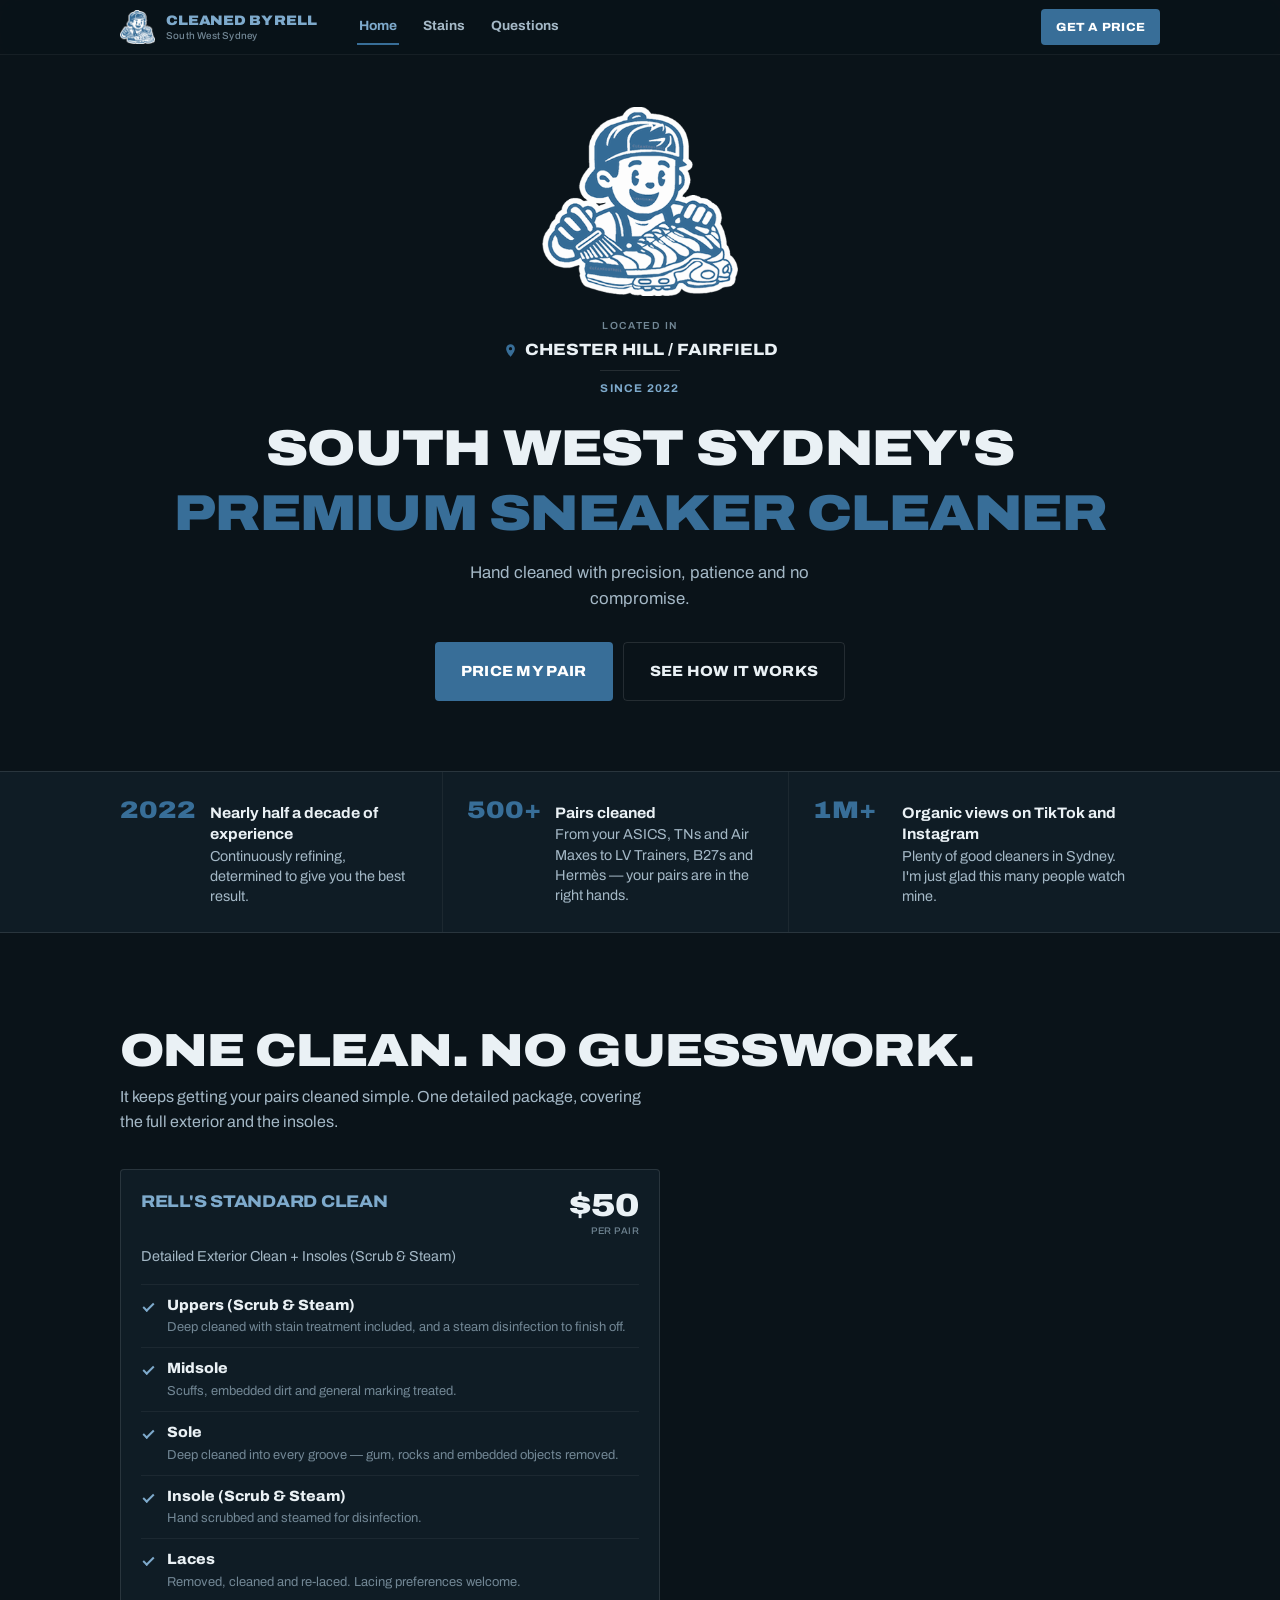
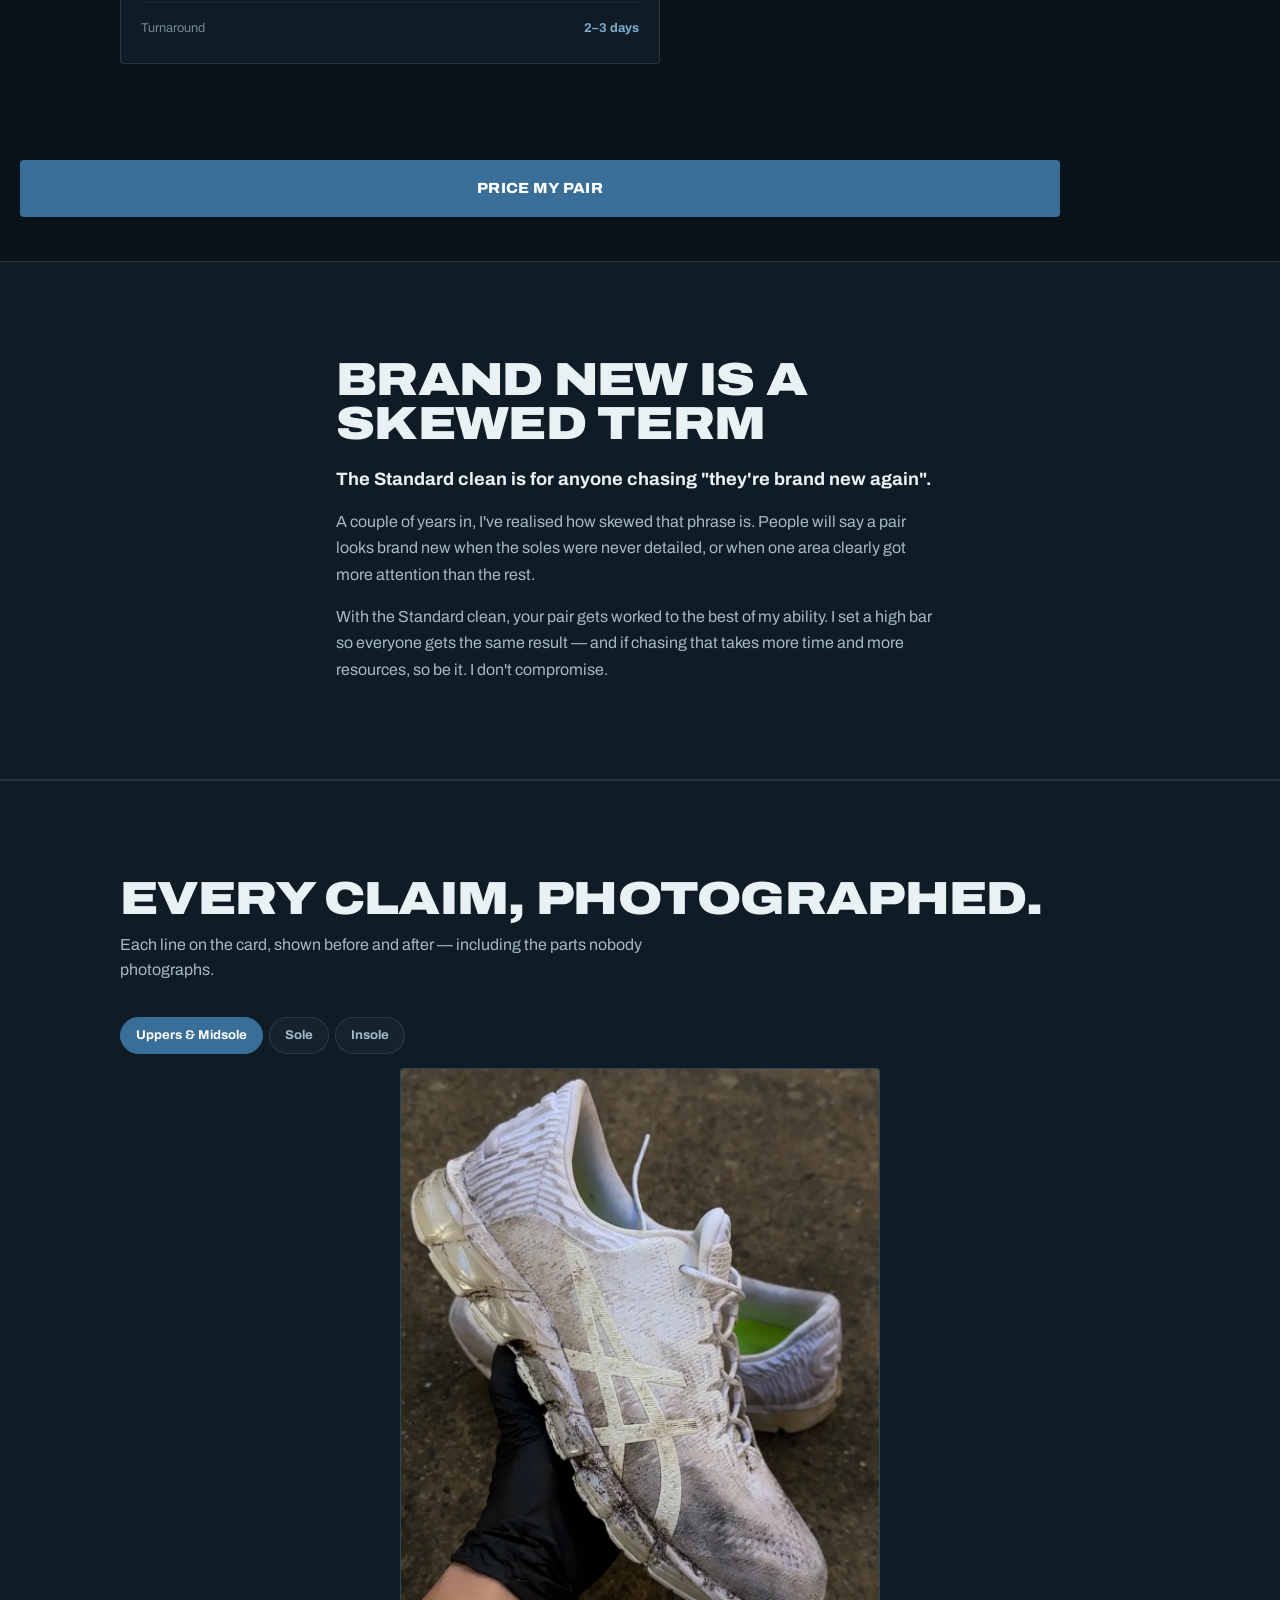
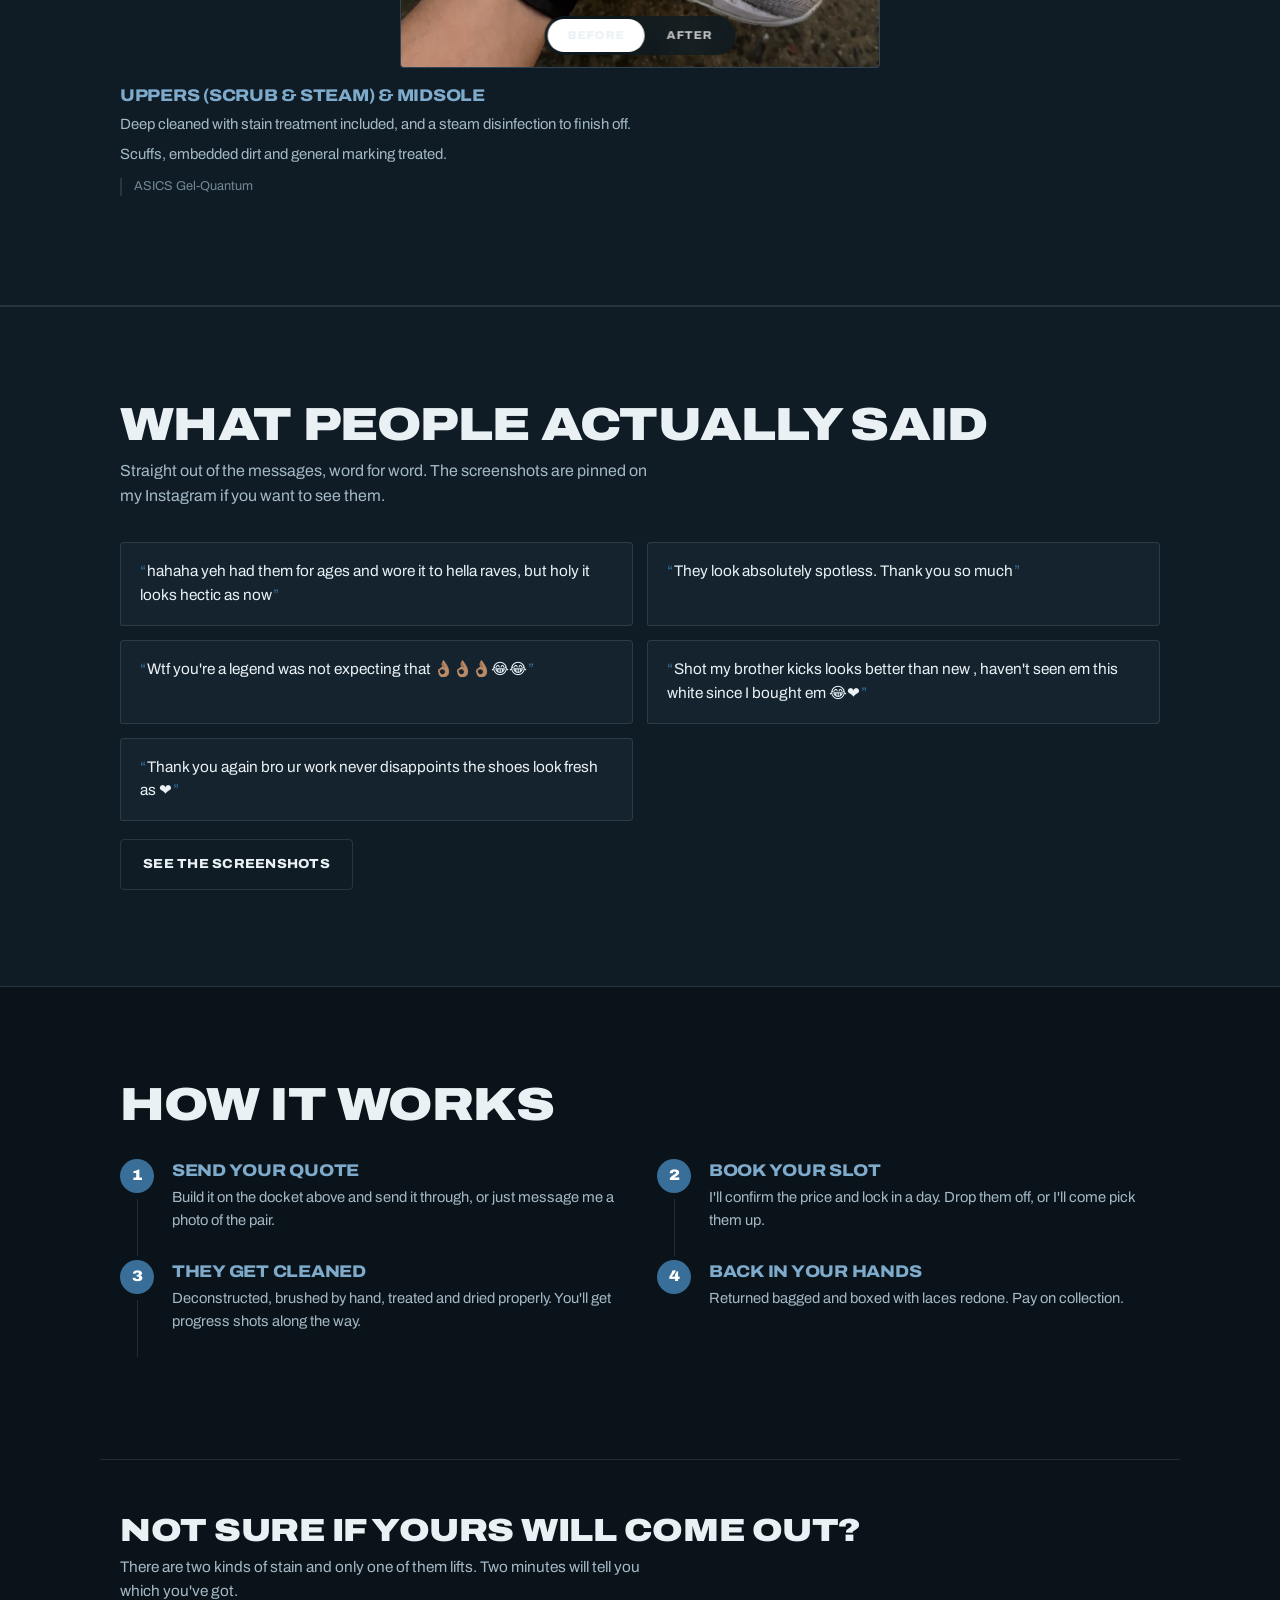
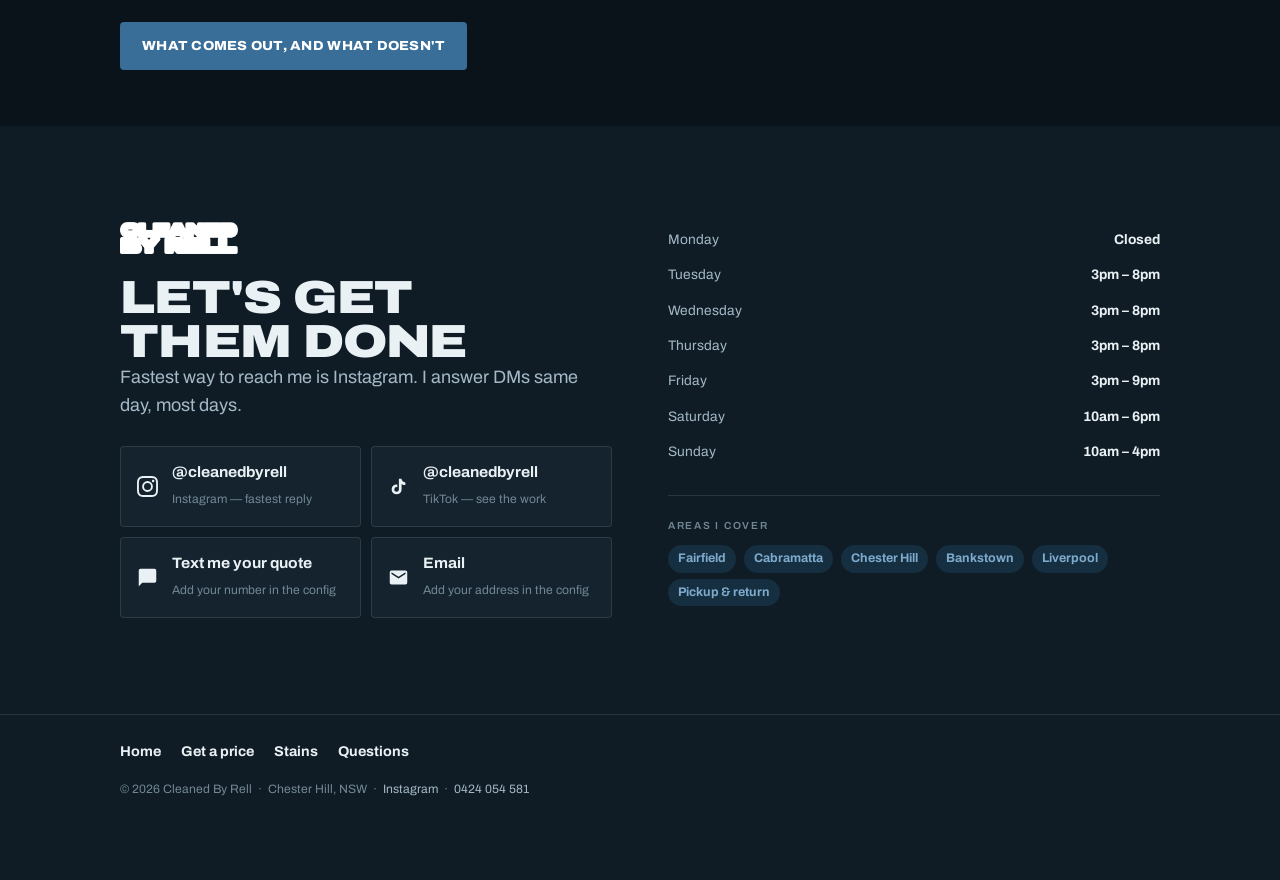
==== preview-index.html @ d5217dad "update" ====
<!DOCTYPE html>
<html lang="en-AU">
<head>
<meta charset="utf-8">
<meta name="viewport" content="width=device-width, initial-scale=1, viewport-fit=cover">
<title>Cleaned By Rell — Premium sneaker cleaning, South West Sydney</title>
<meta name="description" content="Hand cleaned sneaker detailing in Chester Hill and Fairfield. One clean, $50 a pair. Pickup and return across South West Sydney, or post them Australia wide.">
<meta name="theme-color" content="#386E98">
<meta name="color-scheme" content="light">
<meta property="og:title" content="Cleaned By Rell — Premium sneaker cleaning, South West Sydney">
<meta property="og:description" content="Hand cleaned sneaker detailing in Chester Hill and Fairfield. One clean, $50 a pair. Pickup and return across South West Sydney, or post them Australia wide.">
<meta property="og:type" content="website">
<link rel="canonical" href="https://www.cleanedbyrell.com/">
<link rel="icon" href="favicon.ico" sizes="any">
<link rel="apple-touch-icon" href="apple-touch-icon.png">
<meta property="og:url" content="https://www.cleanedbyrell.com/">
<meta property="og:site_name" content="Cleaned By Rell">
<meta property="og:locale" content="en_AU">
<meta property="og:image" content="https://www.cleanedbyrell.com/og-image.png">
<meta property="og:image:width" content="1200">
<meta property="og:image:height" content="630">
<meta property="og:image:alt" content="Cleaned By Rell">
<meta name="twitter:card" content="summary_large_image">
<meta name="twitter:image" content="https://www.cleanedbyrell.com/og-image.png">
<script type="application/ld+json">
{
  "@context": "https://schema.org",
  "@type": "LocalBusiness",
  "@id": "https://www.cleanedbyrell.com/#business",
  "name": "Cleaned By Rell",
  "description": "Hand cleaned sneaker detailing in South West Sydney.",
  "url": "https://www.cleanedbyrell.com/",
  "telephone": "+61424054581",
  "email": "hello@cleanedbyrell.com",
  "image": "https://www.cleanedbyrell.com/og-image.png",
  "logo": "https://www.cleanedbyrell.com/logo/mascot.png",
  "priceRange": "$$",
  "areaServed": [
    {
      "@type": "City",
      "name": "Chester Hill"
    },
    {
      "@type": "City",
      "name": "Fairfield"
    },
    {
      "@type": "City",
      "name": "Cabramatta"
    },
    {
      "@type": "City",
      "name": "Bankstown"
    },
    {
      "@type": "City",
      "name": "Liverpool"
    },
    {
      "@type": "City",
      "name": "Canley Vale"
    }
  ],
  "address": {
    "@type": "PostalAddress",
    "addressLocality": "Chester Hill",
    "addressRegion": "NSW",
    "postalCode": "2162",
    "addressCountry": "AU"
  },
  "sameAs": [
    "https://instagram.com/cleanedbyrell",
    "https://tiktok.com/@cleanedbyrell"
  ],
  "makesOffer": {
    "@type": "Offer",
    "itemOffered": {
      "@type": "Service",
      "name": "Rell's Standard Clean",
      "description": "A detailed full exterior clean \u2014 uppers scrubbed and steamed, midsole, soles detailed by hand, insoles scrubbed and steamed, laces."
    },
    "price": "50",
    "priceCurrency": "AUD",
    "eligibleQuantity": {
      "@type": "QuantitativeValue",
      "unitText": "per pair"
    }
  }
}
</script>
<link rel="preconnect" href="https://fonts.googleapis.com">
<link rel="preconnect" href="https://fonts.gstatic.com" crossorigin>
<link href="https://fonts.googleapis.com/css2?family=Archivo:wdth,wght@62..125,100..900&display=swap" rel="stylesheet">
<style>
/* ============================================================
   CLEANED BY RELL — design tokens
   ============================================================ */
:root{
  color-scheme: only dark;

  /* Surfaces — blue-tinted dark, mixed down from the brand hue rather than
     a neutral grey, so the page still sits in the #386E98 family. */
  --base:#0A1319;      /* page */
  --paper:#0F1C25;     /* alternating sections */
  --docket:#14232E;    /* raised: cards, option rows, steppers */

  /* The logo carries its own white keyline, so it sits on dark unaltered —
     no chip, no stripped fills. */

  /* The stain diagram, so it follows the theme. */
  --thread:#C9D4DC;
  --thread-dyed:#B9A08A;
  --thread-edge:#7C8B97;

  /* Text */
  --ink:#EAF1F5;       /* primary */
  --ink-70:#A4B8C6;    /* secondary */
  --ink-45:#728795;    /* captions */

  /* Brand blue. #386E98 only clears 3.4:1 on this background, so it carries
     fills, buttons and borders — never small text. --blue-lift is the same
     hue raised to 7.6:1 and does the blue text and icon work. */
  --blue:#386E98;
  --blue-lift:#7EAACC;
  --blue-hi:#4A87B5;   /* button hover — lightens on dark */
  --blue-deep:#7EAACC; /* alias -> --blue-lift */
  --blue-wash:#152E40; /* selected / tinted panel */

  --line:rgba(255,255,255,.11);
  --line-soft:rgba(255,255,255,.055);

  --shell:1080px;
  --pad:20px;

  --f-display:'Archivo',system-ui,sans-serif;
  --r:4px;

  --mascot:url("[data-uri]");
  --wordmark:url("[data-uri]");
  --wordmark-white:url("[data-uri]");
}
.mark{
  background:var(--mascot) center/contain no-repeat;
  aspect-ratio:578/557;
}

*,*::before,*::after{box-sizing:border-box}
html{-webkit-text-size-adjust:100%;background:#0A1319;color-scheme:only dark}
body{
  margin:0;
  background:var(--base);
  color:var(--ink);
  font-family:var(--f-display);
  font-variation-settings:'wdth' 100,'wght' 400;
  font-size:17px;
  line-height:1.55;
  -webkit-font-smoothing:antialiased;
  overflow-x:hidden;
}
img{max-width:100%;display:block;height:auto}
button{font:inherit;color:inherit}

/* Display type — wide + heavy, echoing the wordmark */
h1,h2,h3,.wide{
  font-variation-settings:'wdth' 118,'wght' 900;
  letter-spacing:-0.015em;
  line-height:0.95;
  margin:0;
  text-transform:uppercase;
}
h1{font-size:clamp(2.15rem,10.4vw,4.3rem)}
h2{font-size:clamp(1.85rem,8vw,2.9rem)}
h3{font-size:1.06rem;font-variation-settings:'wdth' 112,'wght' 800;line-height:1.15}
p{margin:0 0 1em;max-width:34em}
.lede{font-size:1.06rem;color:var(--ink-70);line-height:1.6}

.num{font-variant-numeric:tabular-nums;font-feature-settings:'tnum' 1}

.shell{width:100%;max-width:var(--shell);margin:0 auto;padding-inline:var(--pad)}
section{padding-block:clamp(52px,11vw,96px)}

.sr{position:absolute;width:1px;height:1px;overflow:hidden;clip:rect(0 0 0 0);white-space:nowrap}

:focus-visible{outline:3px solid var(--blue);outline-offset:3px;border-radius:2px}

/* ============================================================
   Header
   ============================================================ */
.hdr{
  position:sticky;top:0;z-index:60;
  background:rgba(10,19,25,.88);
  backdrop-filter:saturate(1.6) blur(12px);
  border-bottom:1px solid var(--line-soft);
}
.hdr-in{
  max-width:var(--shell);margin:0 auto;padding:9px var(--pad);
  display:flex;align-items:center;gap:14px;
}
.hdr-mark{height:34px;width:35px;flex:none}
.hdr-name{
  font-variation-settings:'wdth' 112,'wght' 900;
  text-transform:uppercase;font-size:.86rem;letter-spacing:-.01em;
  line-height:1;color:var(--blue-deep);
}
.hdr-name span{display:block;color:var(--ink-45);font-variation-settings:'wdth' 100,'wght' 500;
  font-size:.62rem;letter-spacing:.02em;text-transform:none;margin-top:3px}
.hdr-cta{margin-left:auto}

/* Buttons */
.btn{
  display:inline-flex;align-items:center;justify-content:center;gap:8px;
  background:var(--blue);color:#fff;border:0;
  padding:14px 22px;border-radius:var(--r);
  font-variation-settings:'wdth' 108,'wght' 800;
  text-transform:uppercase;font-size:.82rem;letter-spacing:.02em;
  text-decoration:none;cursor:pointer;
  transition:background .15s ease,transform .1s ease;
}
.btn:hover{background:var(--blue-hi)}
.btn:active{transform:translateY(1px)}
.btn--sm{padding:9px 15px;font-size:.74rem}
.btn--ghost{
  background:transparent;color:var(--ink);
  border:1px solid var(--line);box-shadow:none;
}
.btn--ghost:hover{background:var(--docket);border-color:var(--blue)}
.btn--block{width:100%}
.btn--lg{padding:17px 26px;font-size:.92rem}

/* ============================================================
   Hero
   ============================================================ */
.hero{padding-top:clamp(26px,7vw,52px);padding-bottom:clamp(38px,9vw,70px)}
.hero-mascot{width:min(46vw,196px);margin:0 auto clamp(14px,3.5vw,22px)}
/* meta strip: where he is + how long he's been at it */
.hero-meta{
  display:flex;flex-direction:column;align-items:center;
  gap:7px;margin:0 0 clamp(20px,4.5vw,28px);
}
.hero-meta-k{
  font-size:.64rem;letter-spacing:.17em;text-transform:uppercase;
  color:var(--ink-45);font-variation-settings:'wdth' 100,'wght' 600;
}
.hero-loc{
  display:flex;align-items:center;gap:7px;
  font-variation-settings:'wdth' 112,'wght' 800;
  text-transform:uppercase;font-size:1.02rem;line-height:1.1;text-align:center;
}
.hero-loc svg{width:15px;height:15px;fill:var(--blue);flex:none}
.hero-exp{
  margin-top:4px;padding-top:9px;border-top:1px solid var(--line);
  font-size:.7rem;letter-spacing:.11em;text-transform:uppercase;
  color:var(--blue-deep);font-variation-settings:'wdth' 104,'wght' 700;
}
.hero h1{text-align:center;text-wrap:balance}
/* longer headline than the old one, so it needs to sit smaller to keep the
   primary CTA above the fold on a phone */
.hero h1{font-size:clamp(1.72rem,7.7vw,3.15rem)}
.hero h1 em{margin-top:.34em}
.hero h1 em{font-style:normal;display:block;color:var(--blue)}
.hero-sub{
  max-width:23em;margin:clamp(16px,4vw,22px) auto 0;
  text-align:center;color:var(--ink-70);font-size:1.05rem;line-height:1.55;
}
.hero-actions{
  display:flex;flex-direction:column;gap:10px;
  max-width:340px;margin:clamp(22px,5vw,30px) auto 0;
}
.hero-where{
  display:flex;flex-wrap:wrap;justify-content:center;gap:6px 8px;
  margin-top:clamp(22px,5vw,30px);
  font-size:.78rem;color:var(--ink-45);
}
.hero-where b{
  font-variation-settings:'wdth' 100,'wght' 700;color:var(--blue-deep);
  background:var(--blue-wash);padding:4px 10px;border-radius:100px;
}

/* Facts strip */
.facts{
  border-block:1px solid var(--line);
  background:var(--paper);
}
.facts-in{
  max-width:var(--shell);margin:0 auto;padding-inline:var(--pad);
  display:grid;grid-template-columns:1fr;
}
.fact{padding:18px 0;border-bottom:1px solid var(--line-soft);display:flex;gap:14px;align-items:baseline}
.fact:last-child{border-bottom:0}
.fact-k{
  font-variation-settings:'wdth' 118,'wght' 900;font-size:1.5rem;line-height:1;
  color:var(--blue);flex:none;min-width:3.1em;
}
.fact-v{font-size:.9rem;color:var(--ink-70);line-height:1.4}
.fact-v b{display:block;color:var(--ink);font-variation-settings:'wdth' 104,'wght' 700;font-size:.95rem}

/* ============================================================
   Section heading
   ============================================================ */
.sec-head{margin-bottom:clamp(22px,5vw,34px)}
.sec-head p{margin-top:12px;color:var(--ink-70);font-size:1rem}

/* ============================================================
   Packages
   ============================================================ */
.tiers{display:grid;gap:14px}
.tier{
  background:var(--paper);border:1px solid var(--line);border-radius:var(--r);
  padding:22px 20px 24px;position:relative;
}
.tier--hero{border-color:var(--blue);padding-top:40px}
.tier-tag{
  position:absolute;top:-1px;left:16px;
  background:var(--blue);color:#fff;
  font-size:.62rem;letter-spacing:.06em;text-transform:uppercase;
  font-variation-settings:'wdth' 104,'wght' 800;
  padding:5px 10px;border-radius:0 0 var(--r) var(--r);
}
.tier-top{display:flex;align-items:flex-start;justify-content:space-between;gap:16px}
.tier h3{color:var(--blue-deep)}
.tier-price{
  font-variation-settings:'wdth' 116,'wght' 900;font-size:2rem;line-height:.9;
  text-align:right;flex:none;
}
.tier-price small{
  display:block;font-size:.6rem;font-variation-settings:'wdth' 100,'wght' 500;
  color:var(--ink-45);text-transform:uppercase;letter-spacing:.05em;margin-top:6px;
}
.tier-for{margin:10px 0 16px;font-size:.9rem;color:var(--ink-70);max-width:none}
.tier-base{
  margin:0 0 2px;padding:10px 0 0;border-top:1px solid var(--line-soft);
  font-variation-settings:'wdth' 104,'wght' 700;font-size:.85rem;color:var(--blue-deep);
}
.tier ul{list-style:none;margin:0;padding:0;border-top:1px solid var(--line-soft)}
.tier-base + ul{border-top:0}
.tier li{
  padding:11px 0 11px 26px;border-bottom:1px solid var(--line-soft);
  font-size:.9rem;position:relative;line-height:1.4;
}
.tier li b{
  display:block;font-variation-settings:'wdth' 104,'wght' 800;
  font-size:.93rem;line-height:1.25;
}
.tier li span{
  display:block;font-size:.81rem;color:var(--ink-45);
  margin-top:4px;line-height:1.4;
}
.tier li::before{
  content:"";position:absolute;left:2px;top:18px;
  width:11px;height:6px;border-left:2px solid var(--blue-lift);border-bottom:2px solid var(--blue-lift);
  transform:rotate(-45deg);
}
.tier-best{margin-top:16px;padding-top:14px;border-top:1px solid var(--line-soft)}
.tier-best-k{
  font-size:.64rem;text-transform:uppercase;letter-spacing:.1em;color:var(--ink-45);
  font-variation-settings:'wdth' 100,'wght' 700;margin-bottom:9px;
}
.tier-best ul{border-top:0}
.tier-best li{padding:5px 0 5px 15px;border-bottom:0;font-size:.85rem;color:var(--ink-70)}
.tier-best li::before{
  content:"";position:absolute;left:0;top:14px;
  width:7px;height:1.5px;background:var(--ink-45);
  border:0;transform:none;border-radius:0;
}
.creed{background:var(--paper);border-block:1px solid var(--line)}
.creed-in{max-width:36em}
.creed h2{margin-bottom:20px}
.creed .lead{
  font-size:1.12rem;line-height:1.5;color:var(--ink);
  font-variation-settings:'wdth' 102,'wght' 700;margin-bottom:16px;max-width:none;
}
.creed p{font-size:1rem;line-height:1.65;color:var(--ink-70);max-width:none}
.creed p:last-child{margin-bottom:0}
.tier-time{
  margin-top:16px;font-size:.8rem;color:var(--ink-45);
  display:flex;justify-content:space-between;gap:10px;
}
.tier-time b{color:var(--blue-deep);font-variation-settings:'wdth' 100,'wght' 700}

/* ============================================================
   Scope — the two levels of stain
   ============================================================ */
.scope{background:var(--paper);border-block:1px solid var(--line)}
.scope-intro{font-size:1.02rem;color:var(--ink-70);max-width:36em;margin:0 0 clamp(24px,5vw,34px)}
.lvl{
  background:var(--docket);border:1px solid var(--line);border-radius:var(--r);
  padding:20px;margin-bottom:14px;
}
.lvl--no{background:var(--paper);border-style:dashed}
.lvl-top{display:flex;align-items:baseline;justify-content:space-between;gap:12px;flex-wrap:wrap}
.lvl h3{color:var(--ink)}
.lvl-verdict{
  font-size:.72rem;text-transform:uppercase;letter-spacing:.07em;
  font-variation-settings:'wdth' 104,'wght' 800;flex:none;
  padding:5px 11px;border-radius:100px;
}
.lvl--yes .lvl-verdict{background:var(--blue);color:#fff}
.lvl--no .lvl-verdict{background:var(--line);color:var(--ink-70)}
.lvl-fig{margin:16px 0 4px}
.lvl-fig svg{width:100%;height:auto;display:block}
.lvl-cap{font-size:.76rem;color:var(--ink-45);margin:8px 0 0}
.lvl-body{font-size:.94rem;color:var(--ink-70);margin:14px 0 0;max-width:38em}
.lvl-ex{list-style:none;margin:16px 0 0;padding:14px 0 0;border-top:1px solid var(--line-soft)}
.lvl-ex li{position:relative;padding:6px 0 6px 20px;font-size:.87rem;color:var(--ink-70)}
.lvl--yes .lvl-ex li::before{
  content:"";position:absolute;left:1px;top:13px;width:10px;height:5px;
  border-left:2px solid var(--blue);border-bottom:2px solid var(--blue);transform:rotate(-45deg);
}
.lvl--no .lvl-ex li::before,.lvl--no .lvl-ex li::after{
  content:"";position:absolute;left:2px;top:15px;width:11px;height:2px;background:var(--ink-45);
}
.lvl--no .lvl-ex li::before{transform:rotate(45deg)}
.lvl--no .lvl-ex li::after{transform:rotate(-45deg)}
.note .lvl-ex li::before,.note .lvl-ex li::after{
  content:"";position:absolute;left:2px;top:15px;width:11px;height:2px;background:var(--ink-45);
}
.note .lvl-ex li::before{transform:rotate(45deg)}
.note .lvl-ex li::after{transform:rotate(-45deg)}
.notes{margin-top:clamp(26px,5vw,38px);display:grid;gap:0}
.note{padding:18px 0;border-top:1px solid var(--line)}
.note h4{
  margin:0 0 7px;font-size:.95rem;color:var(--blue-deep);
  font-variation-settings:'wdth' 104,'wght' 800;
}
.note p{margin:0;font-size:.9rem;color:var(--ink-70);line-height:1.6;max-width:38em}
.scope-out{
  margin-top:24px;padding:16px 18px;background:var(--blue-wash);
  border-left:3px solid var(--blue);font-size:.9rem;line-height:1.5;
}
.scope-out b{font-variation-settings:'wdth' 104,'wght' 800}

/* ============================================================
   THE DOCKET — quote calculator
   ============================================================ */
.quote{background:var(--paper)}
.quote .sec-head p{color:var(--ink-70)}
.quote-grid{display:grid;gap:0}
.assure{list-style:none;margin:0;padding:0;display:none}
.assure li{
  padding:11px 0 11px 28px;position:relative;font-size:.9rem;color:var(--ink-70);
  border-top:1px solid var(--line);
}
.assure li::before{
  content:"";position:absolute;left:2px;top:17px;
  width:11px;height:6px;border-left:2px solid var(--blue-lift);border-bottom:2px solid var(--blue-lift);
  transform:rotate(-45deg);
}

.docket{
  background:var(--docket);color:var(--ink);
  position:relative;border:1px solid var(--line);
  border-top:2px solid var(--blue);border-radius:var(--r);
  padding:0 clamp(16px,4.5vw,26px) 0;
}

.dk-head{
  display:flex;align-items:center;gap:11px;
  padding:20px 0 16px;border-bottom:1px solid var(--line);
}
.dk-mark{width:36px;flex:none}
.dk-title{
  font-variation-settings:'wdth' 118,'wght' 900;text-transform:uppercase;
  font-size:1rem;line-height:1;
}
.dk-title span{
  display:block;font-variation-settings:'wdth' 100,'wght' 500;
  font-size:.64rem;color:var(--ink-45);letter-spacing:.04em;margin-top:4px;text-transform:none;
}
.dk-no{
  margin-left:auto;text-align:right;font-size:.62rem;color:var(--ink-45);
  text-transform:uppercase;letter-spacing:.05em;line-height:1.5;
}
.dk-no b{
  display:block;font-size:1rem;color:var(--ink);
  font-variation-settings:'wdth' 112,'wght' 800;letter-spacing:0;
}

fieldset{border:0;margin:0;padding:16px 0;border-bottom:1px dashed var(--line)}
legend{
  padding:0;font-variation-settings:'wdth' 106,'wght' 800;
  font-size:.78rem;text-transform:uppercase;letter-spacing:.04em;color:var(--blue-deep);
  margin-bottom:12px;
}
.hint{font-size:.76rem;color:var(--ink-45);margin:10px 0 0;line-height:1.45}

/* selectable rows */
.opts{display:grid;gap:8px}
.opt{
  display:flex;align-items:center;gap:12px;
  border:1px solid var(--line);border-radius:var(--r);
  padding:13px 14px;cursor:pointer;background:var(--docket);
  transition:border-color .12s ease,background .12s ease;
}
.opt:hover{border-color:var(--blue-lift)}
.opt input{position:absolute;opacity:0;pointer-events:none}
.tick{
  width:21px;height:21px;flex:none;border:2px solid var(--line);
  border-radius:50%;position:relative;transition:all .12s ease;
}
.opt--check .tick{border-radius:var(--r)}
.tick::after{
  content:"";position:absolute;inset:0;margin:auto;
  width:9px;height:9px;border-radius:50%;background:#fff;
  transform:scale(0);transition:transform .13s ease;
}
.opt--check .tick::after{
  width:10px;height:5px;border-radius:0;background:none;
  border-left:2.5px solid #fff;border-bottom:2.5px solid #fff;
  transform:rotate(-45deg) scale(0);margin-top:-2px;
}
.opt-body{flex:1;min-width:0;display:block}
.opt-name{display:block;font-variation-settings:'wdth' 104,'wght' 700;font-size:.92rem;line-height:1.25}
.opt-desc{display:block;font-size:.76rem;color:var(--ink-45);margin-top:3px;line-height:1.35}
.opt-price{
  flex:none;font-variation-settings:'wdth' 108,'wght' 800;font-size:.95rem;
  text-align:right;color:var(--ink);
}
.opt-price small{display:block;font-size:.6rem;color:var(--ink-45);
  font-variation-settings:'wdth' 100,'wght' 500;margin-top:2px}
.opt:has(input:checked){border-color:var(--blue);background:var(--blue-wash)}
.opt:has(input:checked) .tick{border-color:var(--blue);background:var(--blue)}
.opt:has(input:checked) .tick::after{transform:scale(1)}
.opt--check:has(input:checked) .tick::after{transform:rotate(-45deg) scale(1)}
.opt:has(input:focus-visible){outline:3px solid var(--blue);outline-offset:2px}

/* stepper */
.step{
  display:flex;align-items:center;gap:0;
  border:1px solid var(--line);border-radius:var(--r);
  overflow:hidden;background:var(--docket);width:100%;max-width:230px;
}
.step button{
  width:52px;height:52px;flex:none;border:0;background:transparent;
  font-size:1.5rem;line-height:1;cursor:pointer;color:var(--blue-deep);
  font-variation-settings:'wght' 700;
  transition:background .12s ease;
}
.step button:hover:not(:disabled){background:var(--blue-wash)}
.step button:disabled{color:var(--line);cursor:not-allowed}
.step output{
  flex:1;text-align:center;
  font-variation-settings:'wdth' 116,'wght' 900;font-size:1.35rem;
  border-inline:1px solid var(--line);line-height:52px;
}

/* quantity rows — one per clean, no per-pair configuring */
.qty{
  display:flex;align-items:center;gap:12px;
  border:1px solid var(--line);border-radius:var(--r);
  padding:13px 14px;background:var(--docket);margin-bottom:8px;
  transition:border-color .12s ease,background .12s ease;
}
.qty--on{border-color:var(--blue);background:var(--blue-wash)}
.qty[hidden]{display:none}
.qty-body{flex:1;min-width:0}
.qty-name{
  font-variation-settings:'wdth' 106,'wght' 800;font-size:.95rem;line-height:1.2;
  display:flex;align-items:baseline;gap:8px;flex-wrap:wrap;
}
.qty-price{
  font-variation-settings:'wdth' 104,'wght' 700;font-size:.85rem;color:var(--blue-deep);
}
.qty-desc{font-size:.76rem;color:var(--ink-45);margin-top:4px;line-height:1.35}
.step--sm{max-width:118px;flex:none}
.step--sm button{width:38px;height:40px;font-size:1.25rem}
.step--sm output{font-size:1rem;line-height:40px}
.addr{
  width:100%;font:inherit;color:var(--ink);
  background:var(--docket);border:1px solid var(--line);border-radius:var(--r);
  padding:13px 14px;font-size:1rem;
}
.addr::placeholder{color:var(--ink-45)}
.addr:focus{outline:3px solid var(--blue);outline-offset:2px;border-color:var(--blue)}
.addr--ok{border-color:var(--blue);background:var(--blue-wash)}
.dist{
  margin:10px 0 0;font-size:.82rem;color:var(--ink-70);
  display:flex;justify-content:space-between;gap:12px;align-items:baseline;
}
.dist b{font-variation-settings:'wdth' 106,'wght' 800;color:var(--ink);flex:none}
.dist[hidden]{display:none}
.q{
  font-variation-settings:'wdth' 104,'wght' 700;font-size:.95rem;
  line-height:1.4;margin:0 0 7px;color:var(--ink);
}
.q-sub{font-size:.82rem;color:var(--ink-45);line-height:1.45;margin:0 0 13px;max-width:36em}
.sur + .sur{margin-top:20px;padding-top:20px;border-top:1px dashed var(--line)}
.sur-count{margin-top:10px}
.sur-count[hidden]{display:none}
.tally[hidden]{display:none}
.tally{
  margin-top:14px;padding-top:12px;border-top:1px dashed var(--line);
  font-size:.84rem;color:var(--ink-70);
  display:flex;justify-content:space-between;gap:12px;
}
.tally b{font-variation-settings:'wdth' 106,'wght' 800;color:var(--ink)}
.warn{
  margin-top:12px;padding:12px 14px;border-left:3px solid var(--blue);
  background:var(--blue-wash);font-size:.82rem;line-height:1.45;
}
.warn[hidden]{display:none}

/* running totals *//* running totals */
.dk-lines{padding:16px 0 4px;border-bottom:1px solid var(--line)}
.ln{
  display:flex;justify-content:space-between;gap:16px;align-items:baseline;
  padding:6px 0;font-size:.88rem;
}
.ln--sub{padding:2px 0 2px 14px;font-size:.8rem}
.ln--sub .ln-lbl{color:var(--ink-45)}
.ln--sub .ln-val{font-variation-settings:'wdth' 100,'wght' 600;color:var(--ink-45)}
.ln-lbl{color:var(--ink-70);min-width:0}
.ln-val{font-variation-settings:'wdth' 104,'wght' 700;flex:none}
.ln--off .ln-lbl,.ln--off .ln-val{color:var(--blue-lift)}
.ln-new{animation:stamp .28s cubic-bezier(.2,1.5,.4,1) both}
@keyframes stamp{from{opacity:0;transform:translateY(-5px) scale(.97)}to{opacity:1;transform:none}}

.dk-total{padding:16px 0 6px;display:flex;justify-content:space-between;align-items:baseline;gap:16px}
.dk-total-lbl{font-variation-settings:'wdth' 116,'wght' 900;text-transform:uppercase;font-size:1.05rem}
.dk-total-val{font-variation-settings:'wdth' 118,'wght' 900;font-size:2.3rem;line-height:.9}
.dk-pay{border-top:1px dashed var(--line);margin-top:12px;padding-top:10px}
.pay{display:flex;justify-content:space-between;gap:14px;align-items:baseline;padding:5px 0;font-size:.87rem}
.pay span{color:var(--ink-70)}
.pay b{font-variation-settings:'wdth' 106,'wght' 800;flex:none}
.pay--now b{color:var(--blue-deep)}
.dk-eta{
  display:flex;justify-content:space-between;gap:12px;
  font-size:.76rem;color:var(--ink-45);padding:14px 0 18px;
}
.dk-eta b{color:var(--blue-deep);font-variation-settings:'wdth' 100,'wght' 700}
.dk-foot{padding:0 0 26px}
.dk-foot .btn{width:100%}
.dk-note{font-size:.7rem;color:var(--ink-45);margin:12px 0 0;text-align:center;line-height:1.45;max-width:none}

/* sticky mobile total */
.stick{
  position:fixed;left:0;right:0;bottom:0;z-index:70;
  background:var(--docket);color:var(--ink);
  padding:11px var(--pad) calc(11px + env(safe-area-inset-bottom));
  display:flex;align-items:center;gap:14px;
  transform:translateY(105%);transition:transform .24s ease;
  border-top:2px solid var(--blue);
}
.stick.on{transform:none}
.stick-lbl{font-size:.64rem;color:var(--ink-45);text-transform:uppercase;letter-spacing:.05em;line-height:1.3}
.stick-val{font-variation-settings:'wdth' 116,'wght' 900;font-size:1.5rem;line-height:1}
.stick .btn{margin-left:auto;flex:none}

/* ============================================================
   How it works
   ============================================================ */
.flow{list-style:none;margin:0;padding:0;counter-reset:s}
.flow li{
  counter-increment:s;position:relative;
  padding:0 0 26px 52px;
}
.flow li::before{
  content:counter(s);position:absolute;left:0;top:-2px;
  width:34px;height:34px;border-radius:50%;
  background:var(--blue);color:#fff;
  display:grid;place-items:center;
  font-variation-settings:'wdth' 110,'wght' 900;font-size:.95rem;
}
.flow li::after{
  content:"";position:absolute;left:16.5px;top:38px;bottom:6px;
  width:1.5px;background:var(--line);
}
.flow li:last-child{padding-bottom:0}
.flow li:last-child::after{display:none}
.flow h3{color:var(--blue-deep);margin-bottom:6px}
.flow p{font-size:.92rem;color:var(--ink-70);margin:0}

/* ============================================================
   Five point proof
   ============================================================ */
.proof{background:var(--paper);border-block:1px solid var(--line)}
.proof-tabs{display:flex;flex-wrap:wrap;gap:6px;margin-bottom:14px}
.proof-tab{
  border:1px solid var(--line);background:var(--docket);border-radius:100px;
  padding:8px 15px;font-size:.79rem;cursor:pointer;color:var(--ink-70);
  font-variation-settings:'wdth' 104,'wght' 700;
  transition:background .13s ease,border-color .13s ease,color .13s ease;
}
.proof-tab:hover{border-color:var(--blue)}
.proof-tab[aria-selected="true"]{background:var(--blue);border-color:var(--blue);color:#fff}
.proof-frame{
  position:relative;aspect-ratio:4/5;overflow:hidden;
  max-width:480px;margin-inline:auto;
  border:1px solid var(--line);border-radius:var(--r);background:var(--blue-wash);
}
.proof-img{
  position:absolute;inset:0;width:100%;height:100%;object-fit:cover;
  opacity:0;transition:opacity .24s ease;
}
.proof-img.on{opacity:1}
video.proof-img{object-fit:cover;background:var(--blue-wash)}
.proof-empty[hidden]{display:none}
.proof-empty{
  position:absolute;inset:0;display:grid;place-content:center;gap:7px;
  text-align:center;padding:26px;color:var(--blue-deep);
}
.proof-empty b{font-variation-settings:'wdth' 112,'wght' 900;text-transform:uppercase;font-size:.85rem}
.proof-empty span{font-size:.74rem;color:var(--ink-45);max-width:24em}
.proof-empty code{
  font-family:ui-monospace,SFMono-Regular,Menlo,monospace;font-size:.72rem;
  background:var(--base);border:1px solid var(--line);border-radius:3px;padding:1px 5px;
}
.proof-toggle[hidden]{display:none}
.proof-toggle{
  position:absolute;left:50%;bottom:12px;transform:translateX(-50%);
  display:flex;gap:2px;padding:3px;border-radius:100px;
  background:rgba(12,26,36,.74);backdrop-filter:blur(8px);
}
.proof-toggle button{
  border:0;background:transparent;color:rgba(255,255,255,.72);
  padding:8px 20px;border-radius:100px;cursor:pointer;font-size:.71rem;
  text-transform:uppercase;letter-spacing:.07em;
  font-variation-settings:'wdth' 104,'wght' 800;
  transition:background .15s ease,color .15s ease;
}
.proof-toggle button[aria-pressed="true"]{background:#fff;color:var(--ink)}
.proof-cap{margin-top:18px}
.proof-cap h3{color:var(--blue-deep);margin-bottom:7px}
.proof-cap p{font-size:.93rem;color:var(--ink-70);margin:0 0 7px;max-width:38em}
.proof-cap p:last-child{margin-bottom:0}
.proof-pair{
  margin-top:12px;font-size:.8rem;color:var(--ink-45);
  padding-left:12px;border-left:2px solid var(--line);line-height:1.4;
}
.proof-pair[hidden]{display:none}

/* ============================================================
   FAQ
   ============================================================ */
.faq{border-top:1px solid var(--line)}
.faq details{border-bottom:1px solid var(--line)}
.faq summary{
  list-style:none;cursor:pointer;padding:18px 40px 18px 0;position:relative;
  font-variation-settings:'wdth' 104,'wght' 700;font-size:1rem;line-height:1.35;
}
.faq summary::-webkit-details-marker{display:none}
.faq summary::after,.faq summary::before{
  content:"";position:absolute;right:6px;top:50%;background:var(--blue-lift);
  transition:transform .2s ease;
}
.faq summary::after{width:15px;height:2.5px;transform:translateY(-50%)}
.faq summary::before{width:2.5px;height:15px;transform:translate(6.25px,-50%)}
.faq details[open] summary::before{transform:translate(6.25px,-50%) scaleY(0)}
.faq details[open] summary{color:var(--blue-deep)}
.faq-a{padding:0 0 20px}
.faq-a p{font-size:.93rem;color:var(--ink-70);margin:0 0 .8em}
.faq-a p:last-child{margin-bottom:0}

/* ============================================================
   Book / footer
   ============================================================ */
.book{background:var(--paper);text-align:left}
.book p{color:var(--ink-70)}
.book-mark{
  width:118px;margin-bottom:22px;aspect-ratio:753/203;
  background:var(--wordmark-white) left center/contain no-repeat;
}
.chans{display:grid;gap:10px;margin-top:26px;max-width:420px}
.chan{
  display:flex;align-items:center;gap:14px;
  background:var(--docket);border:1px solid var(--line);
  border-radius:var(--r);padding:14px 16px;text-decoration:none;color:var(--ink);
  transition:background .15s ease,border-color .15s ease;
}
.chan:hover{border-color:var(--blue-lift)}
.chan svg{width:21px;height:21px;flex:none;fill:currentColor}
.chan b{display:block;font-variation-settings:'wdth' 104,'wght' 700;font-size:.94rem}
.chan span{font-size:.76rem;color:var(--ink-45)}
.hours{
  margin-top:30px;padding-top:22px;border-top:1px solid var(--line);
  max-width:420px;
}
.hour{display:flex;justify-content:space-between;padding:7px 0;font-size:.86rem;color:var(--ink-70)}
.hour b{font-variation-settings:'wdth' 100,'wght' 700;color:var(--ink)}

.areas{margin-top:26px;padding-top:22px;border-top:1px solid var(--line)}
.area-list{display:flex;flex-wrap:wrap;gap:6px 8px;margin-top:11px}
.area-list b{
  font-variation-settings:'wdth' 100,'wght' 700;font-size:.78rem;
  color:var(--blue-deep);background:var(--blue-wash);padding:4px 10px;border-radius:100px;
}
.ftr{background:var(--paper);color:var(--ink-45);border-top:1px solid var(--line);font-size:.74rem}
.ftr a{color:var(--ink-70);text-decoration:none}
.ftr a:hover{color:var(--ink);text-decoration:underline}

/* ============================================================
   Desktop
   ============================================================ */
@media (min-width:720px){
  body{font-size:18px}
  .facts-in{grid-template-columns:repeat(3,1fr);gap:0}
  .fact{border-bottom:0;border-right:1px solid var(--line-soft);padding:26px 24px 26px 0;margin-right:24px}
  .fact:last-child{border-right:0;margin-right:0}
  .tiers{grid-template-columns:1fr 1fr;gap:18px}
  .tiers--one{grid-template-columns:minmax(0,540px)}
  .hero-actions{flex-direction:row;justify-content:center;max-width:none}
  .hero-actions .btn{flex:0 1 auto}
  .flow{display:grid;grid-template-columns:1fr 1fr;gap:0 34px}
  .flow li{padding-bottom:30px}
  .chans{grid-template-columns:1fr 1fr;max-width:none}
  .levels{display:grid;grid-template-columns:1fr 1fr;gap:14px;align-items:start}
  .lvl{margin-bottom:0}
  .notes{grid-template-columns:1fr 1fr;column-gap:40px}
  .hours{max-width:none;columns:2;column-gap:40px}
}
@media (min-width:980px){
  .quote-grid{
    grid-template-columns:minmax(0,1fr) minmax(0,420px);
    gap:56px;align-items:start;
  }
  .quote-copy{position:sticky;top:96px}
  .assure{display:block;margin-top:34px;max-width:26em}
  .docket{padding-inline:30px}
  .stick{display:none}
  .book-grid{display:grid;grid-template-columns:1fr 1fr;gap:56px;align-items:start}
  .hours{margin-top:0;padding-top:0;border-top:0;columns:1}
}

@media (prefers-reduced-motion:reduce){
  *,*::before,*::after{animation-duration:.01ms!important;transition-duration:.01ms!important}
  html{scroll-behavior:auto}
}
html{scroll-behavior:smooth}
[id]{scroll-margin-top:78px}


/* ============================================================
   Multi-page chrome
   ============================================================ */
.hdr-brand{display:flex;align-items:center;gap:11px;text-decoration:none;color:inherit;flex:none}
.nav{display:none}
.nav a{
  text-decoration:none;color:var(--ink-70);font-size:.84rem;
  font-variation-settings:'wdth' 102,'wght' 700;padding:6px 2px;
  border-bottom:2px solid transparent;
}
.nav a:hover{color:var(--ink)}
.nav a[aria-current]{color:var(--blue-deep);border-bottom-color:var(--blue)}

.page-head{padding-block:clamp(30px,7vw,54px) 0}
.page-head h1{font-size:clamp(2rem,9vw,3.2rem)}
.page-head p{margin-top:14px;color:var(--ink-70);font-size:1.02rem}

/* the "go do the next thing" block at the foot of each page */
.nudge{padding-block:clamp(34px,7vw,56px);border-top:1px solid var(--line)}
.nudge h2{font-size:clamp(1.4rem,6vw,2rem);margin-bottom:10px}
.nudge p{color:var(--ink-70);font-size:.96rem;margin-bottom:18px}
.jump{padding-block:0 clamp(30px,6vw,44px);margin:0}

.ftr{padding-block:26px calc(80px + env(safe-area-inset-bottom))}
.ftr-nav{display:flex;flex-wrap:wrap;gap:8px 20px;margin-bottom:16px}
.ftr-nav a{
  color:var(--ink);text-decoration:none;font-size:.88rem;
  font-variation-settings:'wdth' 102,'wght' 700;
}
.ftr-nav a:hover{color:var(--blue-deep);text-decoration:underline}
.ftr-meta{margin:0;font-size:.76rem;color:var(--ink-45);line-height:1.7}
.ftr-meta a{color:var(--ink-70);text-decoration:none}
.ftr-meta a:hover{color:var(--ink);text-decoration:underline}

@media (min-width:720px){
  .nav{display:flex;gap:22px;margin-left:26px}
  .hdr-cta{margin-left:auto}
}


/* ============================================================
   Reviews — verbatim feedback texts
   ============================================================ */
.revs-sec{background:var(--paper);border-block:1px solid var(--line)}
.revs{display:grid;gap:12px}
.rev{
  background:var(--docket);border:1px solid var(--line);
  border-radius:var(--r) var(--r) var(--r) 2px;   /* a nod to a message bubble */
  padding:17px 19px;margin:0;
}
.rev-text{
  margin:0;font-size:.96rem;line-height:1.55;color:var(--ink);
  quotes:'\201C' '\201D';
}
.rev-text::before{content:open-quote;color:var(--blue);margin-right:1px}
.rev-text::after{content:close-quote;color:var(--blue);margin-left:1px}
.rev-who{
  margin-top:13px;font-size:.78rem;color:var(--ink-45);
  display:flex;flex-wrap:wrap;gap:3px 14px;align-items:baseline;
}
.rev-who b{color:var(--ink);font-variation-settings:'wdth' 102,'wght' 800;font-size:.82rem}
.revs-cta{margin-top:18px}
@media (min-width:720px){
  .revs{grid-template-columns:1fr 1fr;gap:14px}
}

/* a logistics option that isn't live yet */
.opt--soon{opacity:.55;cursor:not-allowed;background:var(--paper)}
.opt--soon:hover{border-color:var(--line)}
.opt-soon{
  font-size:.66rem;text-transform:uppercase;letter-spacing:.07em;
  color:var(--ink-45);font-variation-settings:'wdth' 100,'wght' 800;
}

</style>
</head>
<body data-page="home">

<header class="hdr">
  <div class="hdr-in">
    <a class="hdr-brand" href="preview-index.html">
      <span class="hdr-mark mark" aria-hidden="true"></span>
      <span class="hdr-name">Cleaned By Rell<span>South West Sydney</span></span>
    </a>
    <nav class="nav" aria-label="Main">
      <a href="preview-index.html"     data-nav="home">Home</a>
      <a href="preview-stains.html"    data-nav="stains">Stains</a>
      <a href="preview-questions.html" data-nav="questions">Questions</a>
    </nav>
    <a class="btn btn--sm hdr-cta" href="preview-quote.html">Get a price</a>
  </div>
</header>

<main>
<!-- HERO -->
  <section class="hero shell">
    <div class="hero-mascot mark" role="img" aria-label="Cleaned By Rell mascot scrubbing a sneaker"></div>
    <div class="hero-meta">
      <div class="hero-meta-k" id="heroLocLabel"></div>
      <div class="hero-loc">
        <svg viewBox="0 0 24 24" aria-hidden="true"><path d="M12 2a7 7 0 0 0-7 7c0 5.25 7 13 7 13s7-7.75 7-13a7 7 0 0 0-7-7Zm0 9.6A2.6 2.6 0 1 1 12 6.4a2.6 2.6 0 0 1 0 5.2Z"/></svg>
        <span id="heroLoc"></span>
      </div>
      <div class="hero-exp" id="heroExp"></div>
    </div>
    <h1 id="heroHead"></h1>
    <p class="hero-sub" id="heroSub"></p>
    <div class="hero-actions">
      <a class="btn btn--lg" href="preview-quote.html">Price my pair</a>
      <a class="btn btn--lg btn--ghost" href="#how">See how it works</a>
    </div>
  </section>
<!-- FACTS -->
  <div class="facts">
    <div class="facts-in" id="facts"></div>
  </div>
<!-- PACKAGES -->
  <section class="shell" id="packages">
    <div class="sec-head">
      <h2 id="pkgHead"></h2>
      <p id="pkgSub"></p>
    </div>
    <div class="tiers" id="tiers"></div>
  </section>

  <p class="shell jump"><a href="preview-quote.html" class="btn btn--lg btn--block">Price my pair</a></p>

<!-- WHY THE STANDARD EXISTS -->
  <section class="creed" id="creed">
    <div class="shell creed-in">
      <h2 id="creedHead"></h2>
      <div id="creedBody"></div>
    </div>
  </section>
<!-- FIVE POINT PROOF -->
  <section class="proof" id="proof">
    <div class="shell">
      <div class="sec-head">
        <h2 id="proofHead"></h2>
        <p id="proofSub"></p>
      </div>

      <div class="proof-tabs" id="proofTabs" role="tablist" aria-label="What to inspect"></div>

      <div class="proof-frame" id="proofFrame">
        <img class="proof-img" id="proofBefore" alt="" hidden>
        <img class="proof-img" id="proofAfter" alt="" hidden>
        <video class="proof-img" id="proofVideo" muted loop playsinline preload="none" hidden></video>
        <div class="proof-empty" id="proofEmpty"></div>
        <div class="proof-toggle" id="proofToggle" role="group" aria-label="Before or after">
          <button type="button" id="btnBefore" aria-pressed="true">Before</button>
          <button type="button" id="btnAfter" aria-pressed="false">After</button>
        </div>
      </div>

      <div class="proof-cap">
        <h3 id="proofName"></h3>
        <div id="proofClaim"></div>
      </div>
      <p class="proof-pair" id="proofPair" hidden></p>
    </div>
  </section>
<!-- REVIEWS -->
  <section class="revs-sec" id="reviews">
    <div class="shell">
      <div class="sec-head">
        <h2 id="revHead"></h2>
        <p id="revSub"></p>
      </div>
      <div class="revs" id="revList"></div>
      <a class="btn btn--ghost revs-cta" id="revCta" href="#" target="_blank" rel="noopener"></a>
    </div>
  </section>

  <!-- HOW IT WORKS -->
  <section class="shell" id="how">
    <div class="sec-head">
      <h2>How it works</h2>
    </div>
    <ol class="flow">
      <li>
        <h3>Send your quote</h3>
        <p>Build it on the docket above and send it through, or just message me a photo of the pair.</p>
      </li>
      <li>
        <h3>Book your slot</h3>
        <p>I'll confirm the price and lock in a day. Drop them off, or I'll come pick them up.</p>
      </li>
      <li>
        <h3>They get cleaned</h3>
        <p>Deconstructed, brushed by hand, treated and dried properly. You'll get progress shots along the way.</p>
      </li>
      <li>
        <h3>Back in your hands</h3>
        <p>Returned bagged and boxed with laces redone. Pay on collection.</p>
      </li>
    </ol>
  </section>

  <section class="shell nudge">
    <h2>Not sure if yours will come out?</h2>
    <p>There are two kinds of stain and only one of them lifts. Two minutes will tell you which you've got.</p>
    <a class="btn" href="preview-stains.html">What comes out, and what doesn't</a>
  </section>

<!-- BOOK -->
  <section class="book" id="book">
    <div class="shell book-grid">
      <div>
        <div class="book-mark" role="img" aria-label="Cleaned By Rell"></div>
        <h2>Let's get<br>them done</h2>
        <p>Fastest way to reach me is Instagram. I answer DMs same day, most days.</p>
        <div class="chans">
          <a class="chan" href="https://instagram.com/cleanedbyrell" target="_blank" rel="noopener">
            <svg viewBox="0 0 24 24" aria-hidden="true"><path d="M12 2.16c3.2 0 3.58.01 4.85.07 1.17.05 1.8.25 2.23.41.56.22.96.48 1.38.9.42.42.68.82.9 1.38.16.42.36 1.06.41 2.23.06 1.27.07 1.65.07 4.85s-.01 3.58-.07 4.85c-.05 1.17-.25 1.8-.41 2.23-.22.56-.48.96-.9 1.38-.42.42-.82.68-1.38.9-.42.16-1.06.36-2.23.41-1.27.06-1.65.07-4.85.07s-3.58-.01-4.85-.07c-1.17-.05-1.8-.25-2.23-.41-.56-.22-.96-.48-1.38-.9-.42-.42-.68-.82-.9-1.38-.16-.42-.36-1.06-.41-2.23-.06-1.27-.07-1.65-.07-4.85s.01-3.58.07-4.85c.05-1.17.25-1.8.41-2.23.22-.56.48-.96.9-1.38.42-.42.82-.68 1.38-.9.42-.16 1.06-.36 2.23-.41 1.27-.06 1.65-.07 4.85-.07M12 0C8.74 0 8.33.01 7.05.07 5.78.13 4.9.33 4.14.63a5.9 5.9 0 0 0-2.13 1.38A5.9 5.9 0 0 0 .63 4.14c-.3.76-.5 1.64-.56 2.91C.01 8.33 0 8.74 0 12s.01 3.67.07 4.95c.06 1.27.26 2.15.56 2.91a5.9 5.9 0 0 0 1.38 2.13 5.9 5.9 0 0 0 2.13 1.38c.76.3 1.64.5 2.91.56C8.33 23.99 8.74 24 12 24s3.67-.01 4.95-.07c1.27-.06 2.15-.26 2.91-.56a5.9 5.9 0 0 0 2.13-1.38 5.9 5.9 0 0 0 1.38-2.13c.3-.76.5-1.64.56-2.91.06-1.28.07-1.69.07-4.95s-.01-3.67-.07-4.95c-.06-1.27-.26-2.15-.56-2.91a5.9 5.9 0 0 0-1.38-2.13A5.9 5.9 0 0 0 19.86.63c-.76-.3-1.64-.5-2.91-.56C15.67.01 15.26 0 12 0Z"/><path d="M12 5.84a6.16 6.16 0 1 0 0 12.32 6.16 6.16 0 0 0 0-12.32Zm0 10.16a4 4 0 1 1 0-8 4 4 0 0 1 0 8Z"/><circle cx="18.41" cy="5.59" r="1.44"/></svg>
            <div><b>@cleanedbyrell</b><span>Instagram — fastest reply</span></div>
          </a>
          <a class="chan" href="https://tiktok.com/@cleanedbyrell" target="_blank" rel="noopener">
            <svg viewBox="0 0 24 24" aria-hidden="true"><path d="M16.6 5.82A4.28 4.28 0 0 1 15.54 3h-3.09v12.4a2.59 2.59 0 0 1-2.59 2.5 2.59 2.59 0 1 1 .77-5.06V9.66a5.68 5.68 0 0 0-.77-.05A5.69 5.69 0 1 0 15.54 15.3V9.01a7.35 7.35 0 0 0 4.3 1.38V7.3a4.29 4.29 0 0 1-3.24-1.48Z"/></svg>
            <div><b>@cleanedbyrell</b><span>TikTok — see the work</span></div>
          </a>
          <a class="chan" id="smsLink" href="#">
            <svg viewBox="0 0 24 24" aria-hidden="true"><path d="M20 2H4a2 2 0 0 0-2 2v18l4-4h14a2 2 0 0 0 2-2V4a2 2 0 0 0-2-2Z"/></svg>
            <div><b>Text me your quote</b><span>Add your number in the config</span></div>
          </a>
          <a class="chan" id="mailLink" href="#">
            <svg viewBox="0 0 24 24" aria-hidden="true"><path d="M20 4H4a2 2 0 0 0-2 2v12a2 2 0 0 0 2 2h16a2 2 0 0 0 2-2V6a2 2 0 0 0-2-2Zm0 4-8 5-8-5V6l8 5 8-5v2Z"/></svg>
            <div><b>Email</b><span>Add your address in the config</span></div>
          </a>
        </div>
      </div>
      <div>
        <div class="hours" id="hours"></div>
        <div class="areas">
          <div class="hero-meta-k">Areas I cover</div>
          <div class="area-list" id="areaList"></div>
        </div>
      </div>
    </div>
  </section>
</main>

<footer class="ftr">
  <div class="shell">
    <nav class="ftr-nav" aria-label="Footer">
      <a href="preview-index.html">Home</a>
      <a href="preview-quote.html">Get a price</a>
      <a href="preview-stains.html">Stains</a>
      <a href="preview-questions.html">Questions</a>
    </nav>
    <p class="ftr-meta">
      &copy; <span id="yr"></span> Cleaned By Rell &nbsp;·&nbsp; Chester Hill, NSW &nbsp;·&nbsp;
      <a data-ig href="#" target="_blank" rel="noopener">Instagram</a> &nbsp;·&nbsp;
      <a data-tel="label" href="#"></a>
    </p>
  </div>
</footer>

<script>
/* Everything editable lives here. One file, shared by every page. */

const CONFIG = {

  contact: {
    phone: '0424 054 581',           // spaces are fine, they're stripped for the sms link
    email: 'hello@cleanedbyrell.com',
    instagram: 'cleanedbyrell'
  },

  /* ---- LANDING PAGE COPY ---------------------------------------------- */
  hero: {
    locationLabel: 'Located in',
    location:      'Chester Hill / Fairfield',
    experience:    'Since 2022',
    headline:      "South West Sydney's",
    accent:        'Premium Sneaker Cleaner',
    sub:           'Hand cleaned with precision, patience and no compromise.'
  },

  /* ---- THE THREE FACTS UNDER THE HERO ---------------------------------- */
  facts: [
    { k: '2022',
      title: 'Nearly half a decade of experience',
      desc:  'Continuously refining, determined to give you the best result.' },

    { k: '500+',
      title: 'Pairs cleaned',
      desc:  'From your ASICS, TNs and Air Maxes to LV Trainers, B27s and Hermès — your pairs are in the right hands.' },

    { k: '1M+',
      title: 'Organic views on TikTok and Instagram',
      desc:  "Plenty of good cleaners in Sydney. I'm just glad this many people watch mine." }
  ],

  serviceAreas: ['Fairfield','Cabramatta','Chester Hill','Bankstown','Liverpool','Pickup & return'],

  /* ---- THE CLEAN -------------------------------------------------------- */
  packagesIntro: {
    heading: 'One clean. No guesswork.',
    sub: 'It keeps getting your pairs cleaned simple. One detailed package, covering the full exterior and the insoles.'
  },

  packages: [
    {
      id: 'standard',
      name: "Rell's Standard Clean",
      price: 50,
      for: 'Detailed Exterior Clean + Insoles (Scrub & Steam)',
      // each entry can be a plain string, or a name with its own detail line
      includes: [
        { id:'uppers', name:'Uppers (Scrub & Steam)',
          desc:'Deep cleaned with stain treatment included, and a steam disinfection to finish off.' },
        { id:'midsole', name:'Midsole',
          desc:'Scuffs, embedded dirt and general marking treated.' },
        { id:'sole', name:'Sole',
          desc:'Deep cleaned into every groove — gum, rocks and embedded objects removed.' },
        { id:'insole', name:'Insole (Scrub & Steam)',
          desc:'Hand scrubbed and steamed for disinfection.' },
        { id:'laces', name:'Laces',
          desc:'Removed, cleaned and re-laced. Lacing preferences welcome.' }
      ],
    }
  ],

  /* ---- TURNAROUND -------------------------------------------------------
     Bigger jobs take longer, so the estimate moves with the pair count. */
  turnaround: {
    base:  [2, 3],       // days, for up to `upTo` pairs
    upTo:  5,
    extra: [1, 2],       // added on top beyond that
    note:  'Guaranteed turnaround times will be provided once dropped off as demand fluctuates.'
  },

  /* ---- ADD-ONS  (a quantity, in pairs) ---------------------------------
     includedIn: package ids that already bundle this, so it can't be
     double-charged. Nothing is bundled right now. */
  addons: [
    { id:'waterproof', name:'Waterproofing', price:20,
      desc:'Fabric and leather protection, lasting 3–6 months.' }
  ],

  /* ---- WHY THE STANDARD EXISTS ----------------------------------------- */
  creed: {
    heading: 'Brand new is a skewed term',
    lead: 'The Standard clean is for anyone chasing "they\'re brand new again".',
    body: [
      "A couple of years in, I've realised how skewed that phrase is. People will say a pair looks brand new when the soles were never detailed, or when one area clearly got more attention than the rest.",
      "With the Standard clean, your pair gets worked to the best of my ability. I set a high bar so everyone gets the same result — and if chasing that takes more time and more resources, so be it. I don't compromise."
    ]
  },

  /* ---- MATERIAL QUESTIONS ----------------------------------------------
     Asked rather than offered. A surcharge nobody volunteers for is a
     surcharge you end up collecting in person, so this is framed as a
     disclosure the customer can answer about their own shoes. */
  surcharges: [
    {
      id: 'textile',
      name: 'Textiles surcharge',
      price: 15,
      question: 'Any pairs with materials such as suede, denim, or anything other than leather or mesh?',
      sub:  'As these materials require specific treatments, the process involves increased care and labour.',
      no:  'No — leather or mesh only',
      yes: 'Yes, some of them',
      note: '',
      countLabel: 'How many of them?'
    }
  ],

  /* ---- LOGISTICS ------------------------------------------------------- */
  logistics: {
    modes: [
      { id:'store', name:'Dropoff to Me',
        desc:'Located in Chester Hill, address provided once booking confirmed.' },
      { id:'local', name:'Pickup & Dropoff Service',
        desc:'Collected and Returned from Collection Point' },
      // soon:true renders it greyed out and unselectable
      { id:'mail',  name:'Interstate Postage',
        desc:'Prepaid Shipping Label provided', soon:true }
    ],

    /* Pickup & return is priced by region, not by distance — these come
       from a year of real jobs, so they account for traffic and parking,
       not just kilometres. The zone list and the suburb-to-zone mapping
       both live in suburbs.js. One fee covers collection AND return. */
    travelDays: 1,        // added to the turnaround estimate

    // AusPost prices already cover sending AND return
    mail: {
      options: [
        { id:'post-std', name:'Standard (AusPost)', price:25, days:6 },
        { id:'post-exp', name:'Express (AusPost)',  price:30, days:3 }
      ],
      maxPairs: 5,
      states: 'NSW, VIC, ACT, QLD, WA, NT and SA',
      note: 'Covers sending and return. Shipping insurance is available — message me for a figure.'
    }
  },

  /* ---- PRIORITY SERVICE ------------------------------------------------- */
  rush: [
    { id:'std', name:'Standard', desc:'Normal queue', perPair:0, fixedEta:null },
    { id:'pri', name:'Priority service', desc:'24–48 hour turnaround',
      perPair:20, fixedEta:'24–48 hours' }
  ],

  /* ---- MULTI-PAIR DISCOUNT ----------------------------------------------
     A flat amount off every pair once the job hits a tier. Tiers do not
     stack — the highest one the job qualifies for is the one that applies. */
  /* percent comes off the cleans only — not add-ons, surcharge, travel or
     priority. At $50 a pair that is $5 off each, same as before, but it now
     scales by itself if you ever change the price of a clean. */
  bulk: {
    tiers: [
      { from: 5, percent: 10 }
    ]
  },

  maxPairs: 20,

  /* ---- BOOKING & PAYMENT --------------------------------------------- */
  booking: {
    // Paste your Square Appointments (or other) booking link here.
    // While this is empty the button falls back to opening your Instagram.
    url: '',
    /* The deposit is whatever the travel or postage comes to, taken at
       booking so a no-show doesn't leave you out of pocket for the drive.
       Nothing to pay up front when they come to you. */
    depositIsDelivery: true,
    balanceNote: 'on collection',
    quoteNote: 'NOTE: This quote is a reference only. If a pair is inspected and found to contain fabrics or textiles requiring specific treatments, a Textile Surcharge of $15 will be added.'
  },

  /* ---- WHAT COMES OUT, AND WHAT DOESN'T --------------------------------
     Two levels of stain, plus a third category that isn't a stain at all.
     The distinction is soiling vs staining: soiling sits on the fibre,
     staining is when a coloured compound bonds to it ionically or
     covalently and starts behaving like a dye. */
  scope: {
    heading: 'What comes out,\nand what doesn\'t',
    intro: 'Most messages I get ask whether a stain will lift. The honest answer depends on which of two things it is, and you can usually work that out before you hand them over.',

    levels: [
      {
        id: 'surface',
        name: 'Surface level',
        verdict: 'Usually comes out',
        good: true,
        body: 'The stain is sitting on the thread, not in it. Nothing has attached, and the fibre underneath is still its original colour. With the right treatment on the first attempt, this either lightens a long way or disappears completely.',
        examples: [
          'Everyday dirt, dust and mud',
          'Scuffs on midsoles and outsoles',
          'Yellowed and oxidised soles',
          'Grass and fresh spills on mesh',
          'Odour and dirty insoles',
          'Dingy, discoloured laces'
        ]
      },
      {
        id: 'material',
        name: 'Material level',
        verdict: 'Stays, whatever I use',
        good: false,
        body: 'The colour has bonded to the thread itself. Once that happens it behaves like a dye — the fibre is not stained, the fibre is that colour. Pulling it out means pulling the fabric\'s own colour out with it, which is why I will not try.',
        examples: [
          'Set-in oil, grease and paint',
          'Heavy dye transfer on white mesh',
          'Old spills that were never treated',
          'Anything a bleach-based remover has been used on'
        ]
      }
    ],

    notes: [
      { t: 'Time is the part you control',
        b: 'Bonding is not instant. It happens gradually, and both heat and pH speed it up. A spill brought to me the same week is usually still surface level. The same spill six months on has generally crossed over. Nothing else you do matters as much as how quickly it gets treated.' },

      { t: 'Why white mesh is the worst case',
        b: 'Mesh uppers are usually nylon, and nylon carries bonding sites that acidic colours latch straight onto — red soft drink, wine, sauces. On white mesh those cross from surface to material far faster than the same spill on leather.' },

      { t: 'Why supermarket removers make it worse',
        b: 'Most of them work by bleaching. They lift the colour out of the stain and the colour out of the fabric at the same time, and that part does not come back. Rubbing is the other one — it drives the substance deeper into the weave instead of lifting it out. If you have already tried something on it, tell me what, because it changes what I can safely use.' },

      { t: 'What waterproofing actually does',
        b: 'A protective coating works by occupying the sites on the fibre that a stain would otherwise bond to. It does not make a pair bulletproof, but it buys you time — it keeps a spill at surface level for longer, which is the difference between a stain that lifts and one that does not.' }
    ],

    damage: {
      t: 'Some things are not stains at all',
      b: 'These are damage rather than dirt, so no amount of cleaning touches them. I will tell you if I see any of it before I start.',
      examples: [
        'Cracked, peeling or flaking leather',
        'Heat damage, burns and melted material',
        'Deep permanent creasing',
        'Sole separation — that is a repair, not a clean'
      ]
    },

    outText: 'Genuinely not sure which one yours is? Send one photo and I will tell you straight before you book. That is the only thing I need to see in advance — everything else is priced above.'
  },

  /* ---- WHAT CUSTOMERS SAID ---------------------------------------------
     Quotes from the feedback texts, word for word. Do not tidy the
     grammar — texts that read like texts are the ones people believe.

     `highlightUrl` points at the Instagram Highlight holding the actual
     screenshots. That link is what makes this section credible: anyone
     who doubts a quote can go and check it. Without it these are just
     words you wrote about yourself.

     Fill in what you have. `place` and `pair` both help — a first name
     alone reads generic, a first name from Cabramatta with an Air Max
     Plus reads like a person. Leave `when` off if you'd rather not date
     them, but recency is one of the things people weigh most. */
  reviews: {
    heading: 'What people actually said',
    sub: 'Straight out of the messages, word for word. The screenshots are pinned on my Instagram if you want to see them.',
    highlightUrl: 'https://www.instagram.com/stories/highlights/18076124141256769/',
    ctaLabel: 'See the screenshots',

    /* Verbatim. Spelling, slang and emoji left exactly as sent — that is
       what makes them read as real. Add name / place / pair / when as you
       get them; anything left blank simply is not shown. */
    items: [
      { text: "hahaha yeh had them for ages and wore it to hella raves, but holy it looks hectic as now",
        name: '', place: '', pair: '', when: '' },

      { text: "They look absolutely spotless. Thank you so much",
        name: '', place: '', pair: '', when: '' },

      { text: "Wtf you're a legend was not expecting that \u{1F44C}\u{1F3FD}\u{1F44C}\u{1F3FD}\u{1F44C}\u{1F3FD}\u{1F602}\u{1F602}",
        name: '', place: '', pair: '', when: '' },

      { text: "Shot my brother kicks looks better than new , haven't seen em this white since I bought em \u{1F602}\u2764\uFE0F",
        name: '', place: '', pair: '', when: '' },

      { text: "Thank you again bro ur work never disappoints the shoes look fresh as \u2764\uFE0F",
        name: '', place: '', pair: '', when: '' }
    ]
  },

  /* ---- THE FIVE POINT PROOF --------------------------------------------
     One pair, photographed against each of the five things the card claims.
     Labels and captions come from the service card itself, so they cannot
     drift. Fill in a before and after URL per point — any point left empty
     still shows, with a note about which slot to fill. */
  proof: {
    heading: 'Every claim, photographed.',
    sub: 'Each line on the card, shown before and after — including the parts nobody photographs.',
    /* Each point is one before/after shot. `ids` lists which lines on the
       service card that shot proves — one photo can cover more than one,
       the way a side profile shows the upper and the midsole together.
       Labels and captions are pulled from the card, so they can't drift.
       `label` sits under the caption — name the shoe, or explain the shot
       when it comes from a different pair. Leave it blank to hide it.
       Paths are relative to index.html; a file that isn't uploaded yet
       shows a note naming the one it's waiting on. */
    points: [
      { ids:['uppers','midsole'], label:'ASICS Gel-Quantum',
        before:'[data-uri]', after:'[data-uri]' },

      { ids:['sole'], label:'ASICS Gel-Quantum',
        before:'[data-uri]', after:'[data-uri]' },

      /* A point can hold a silent looping clip instead of a photo pair —
         swap the line above for this once you've sent me footage:
         { ids:['sole'], label:'ASICS Gel-Quantum',
           video:'Photos/sole-clean.mp4', poster:'[data-uri]' }, */

      // `image` instead of before/after: one frame that already shows both
      // states, so the toggle is hidden rather than doing nothing
      { ids:['insole'], image:'[data-uri]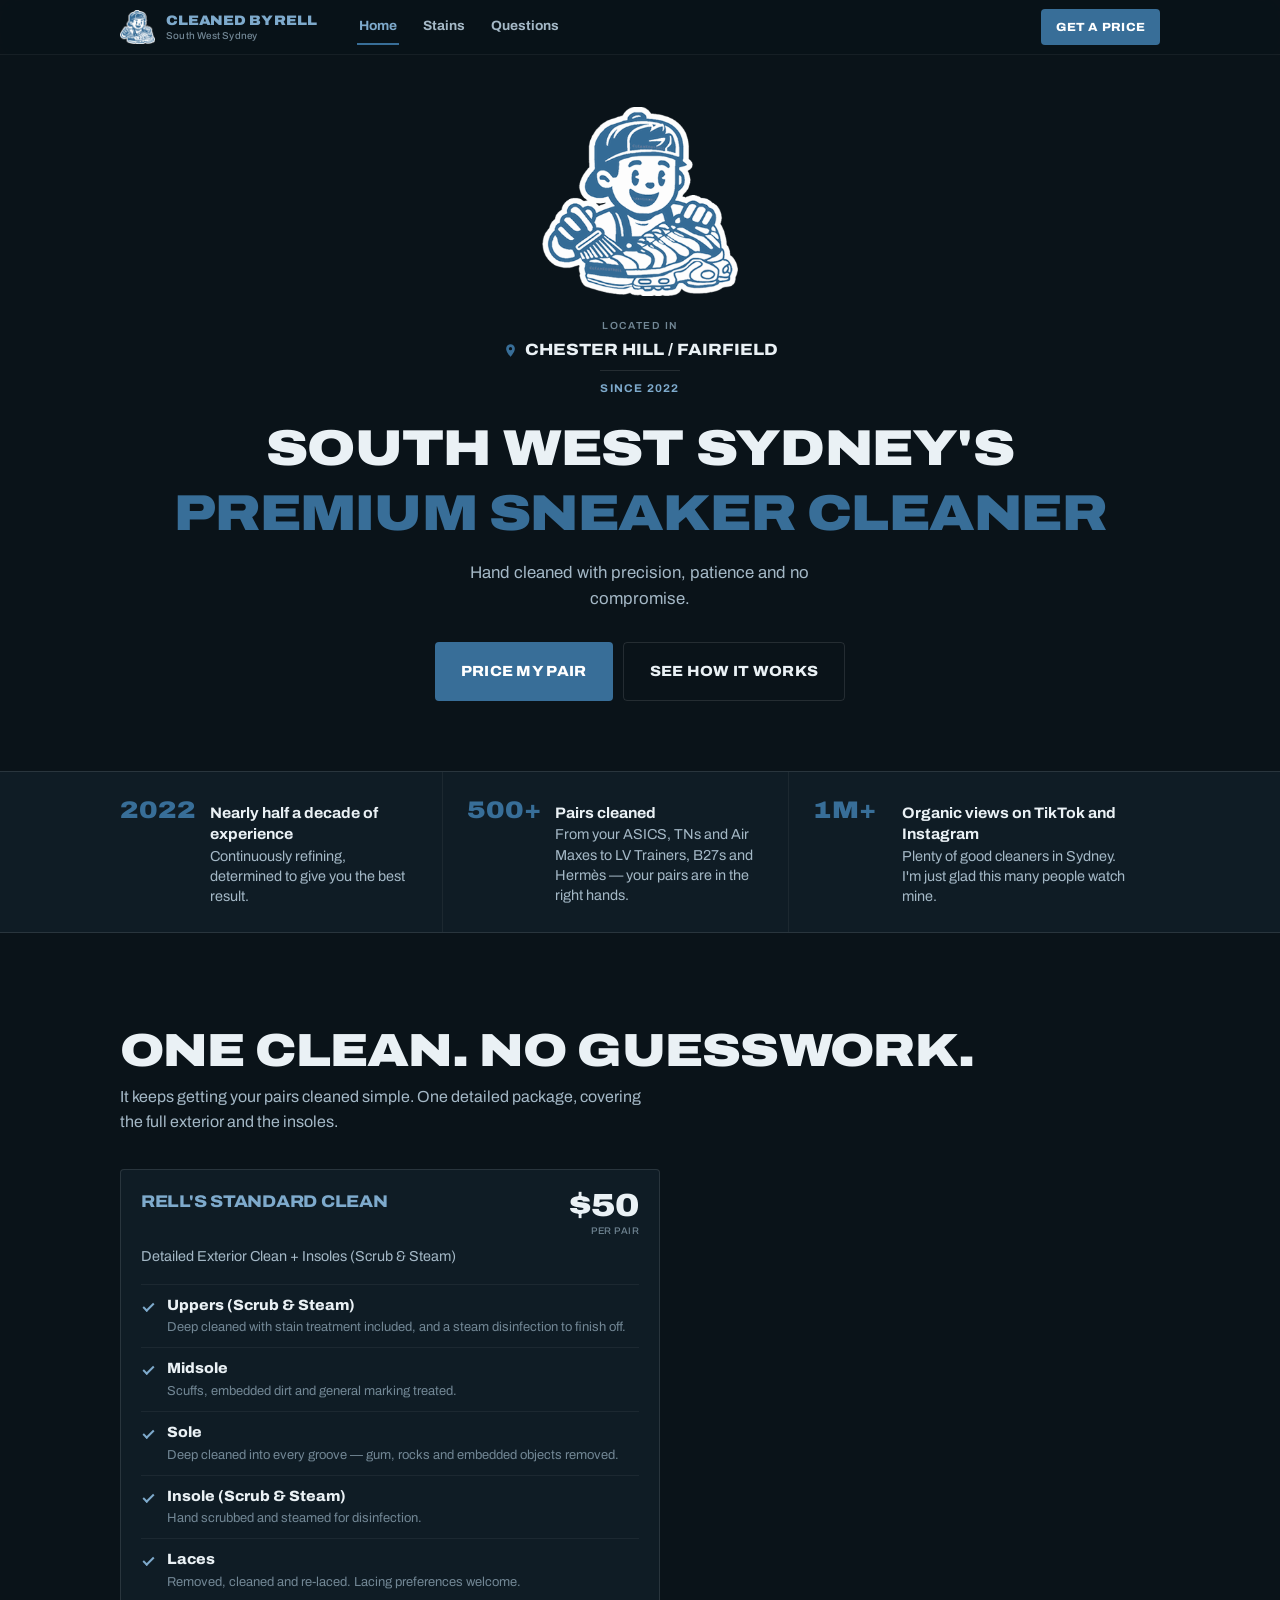
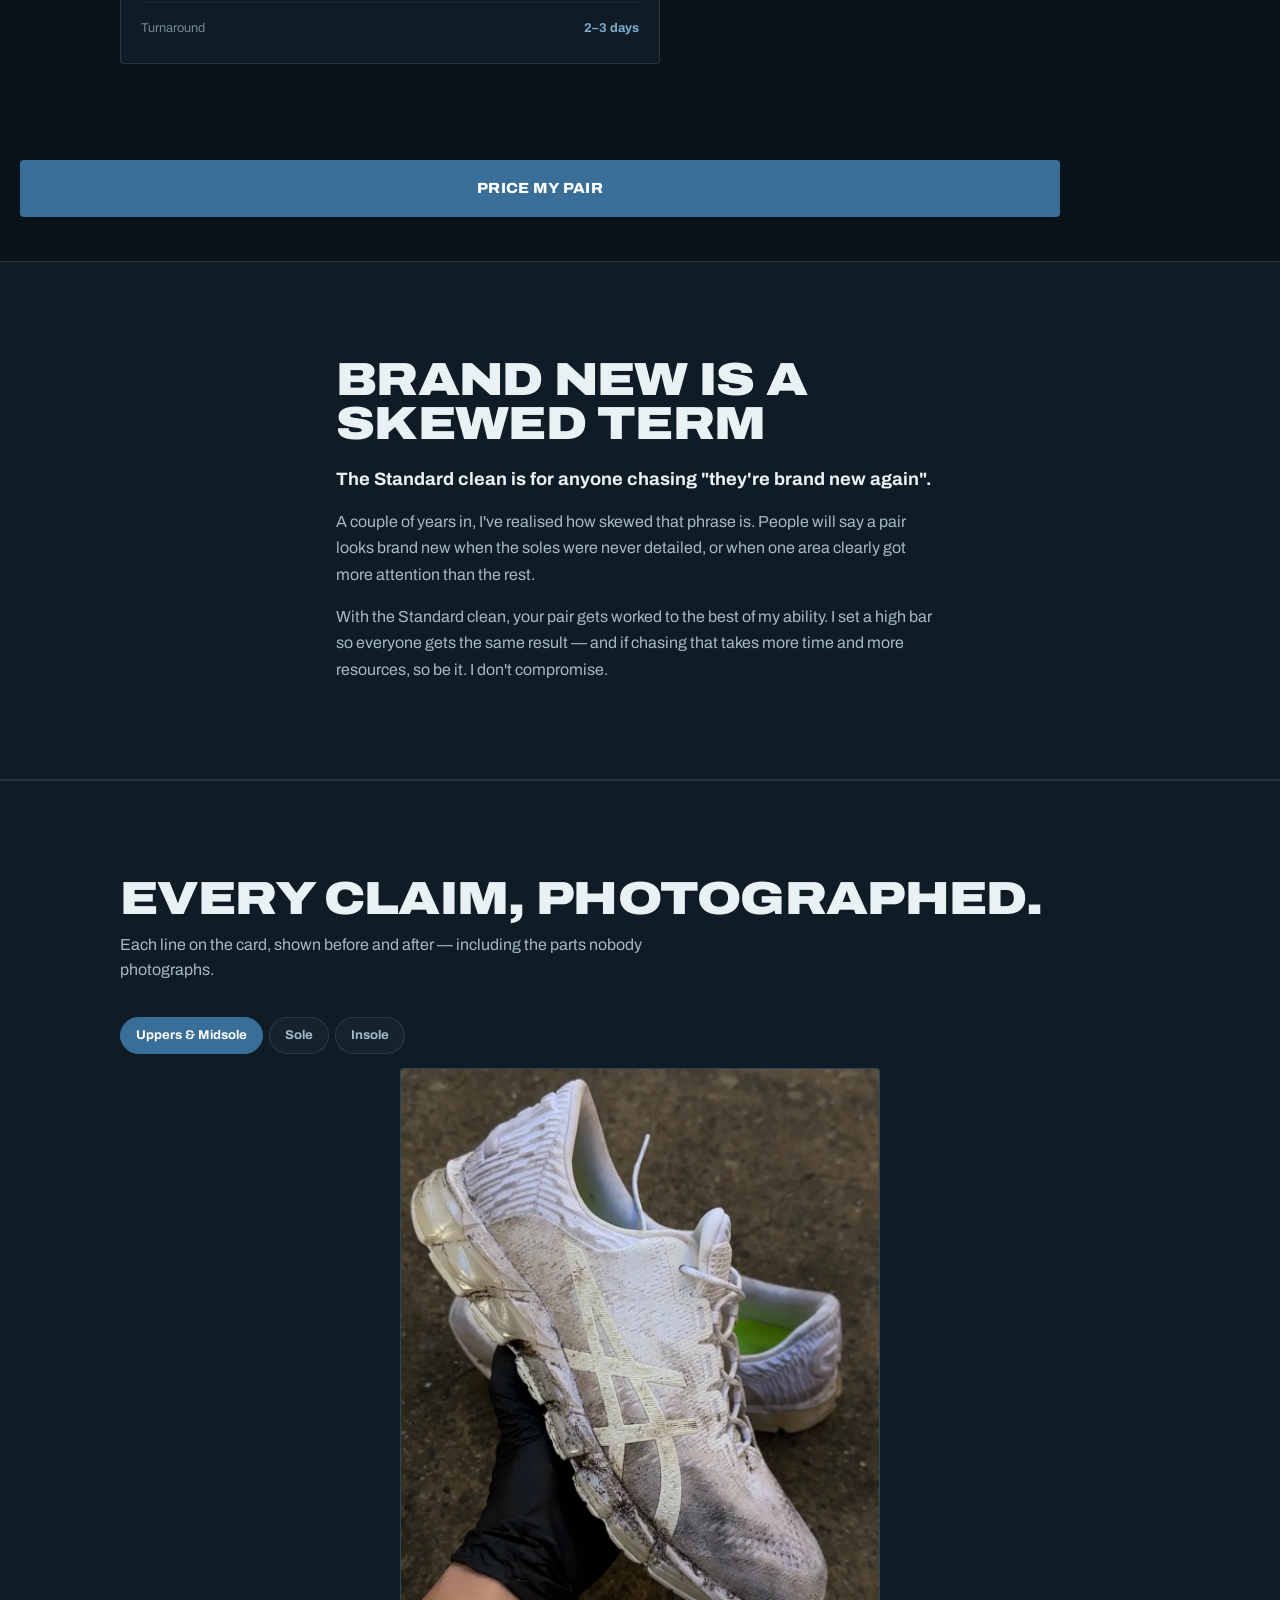
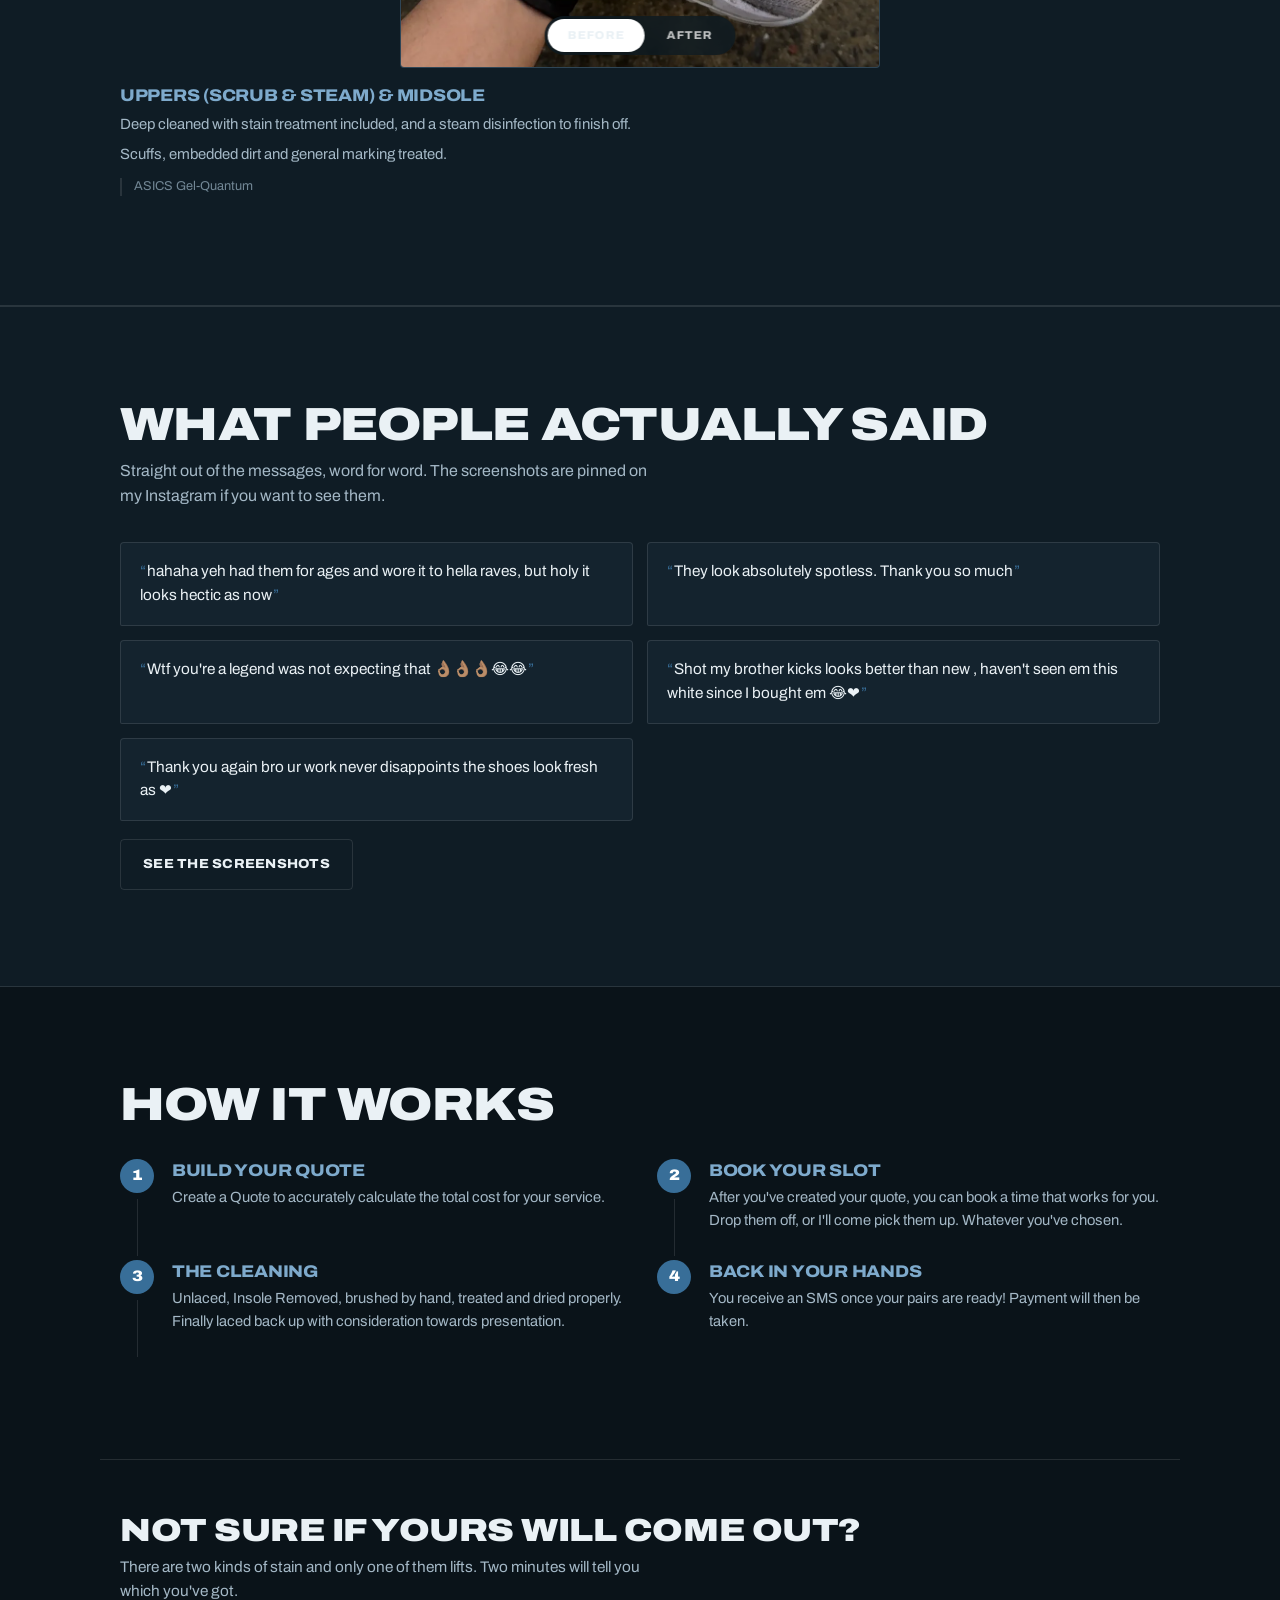
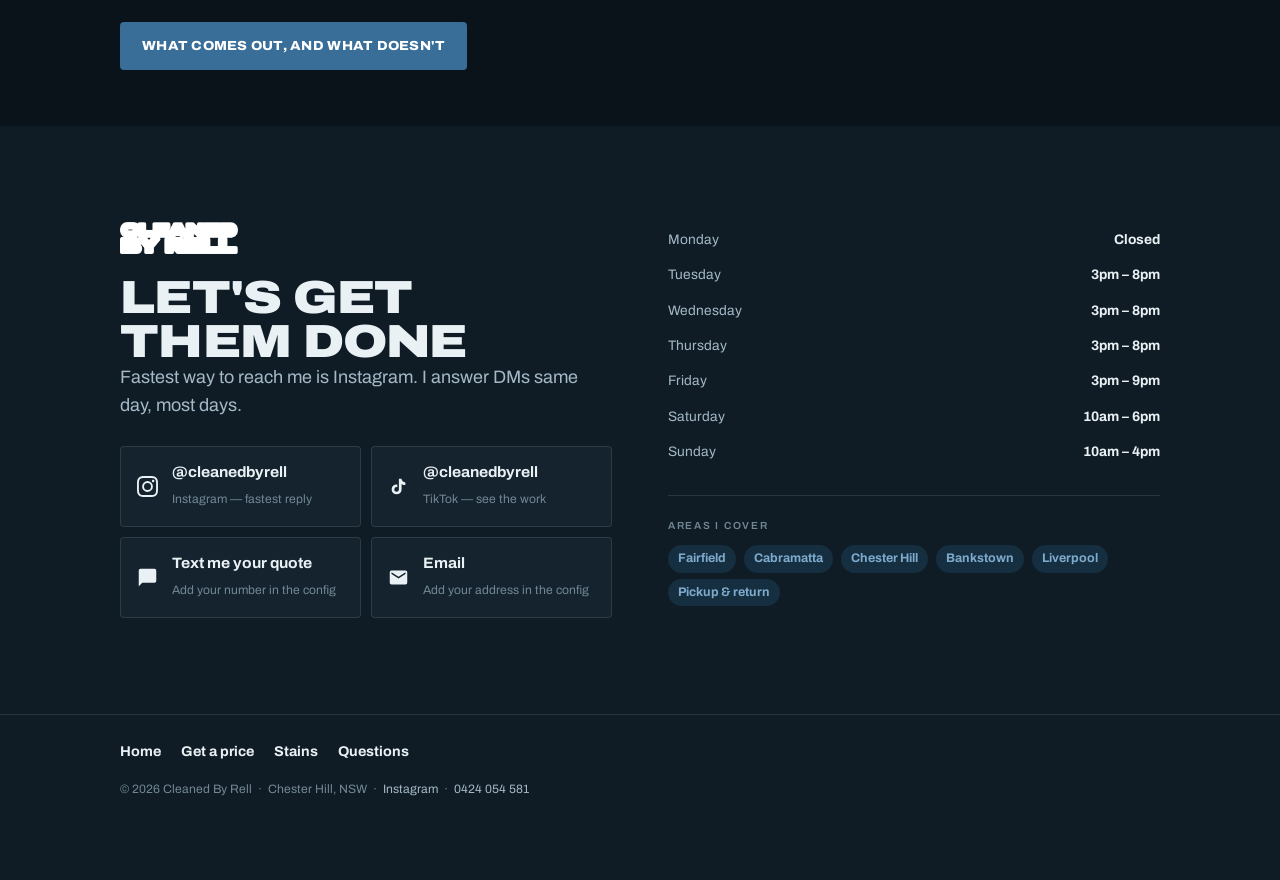
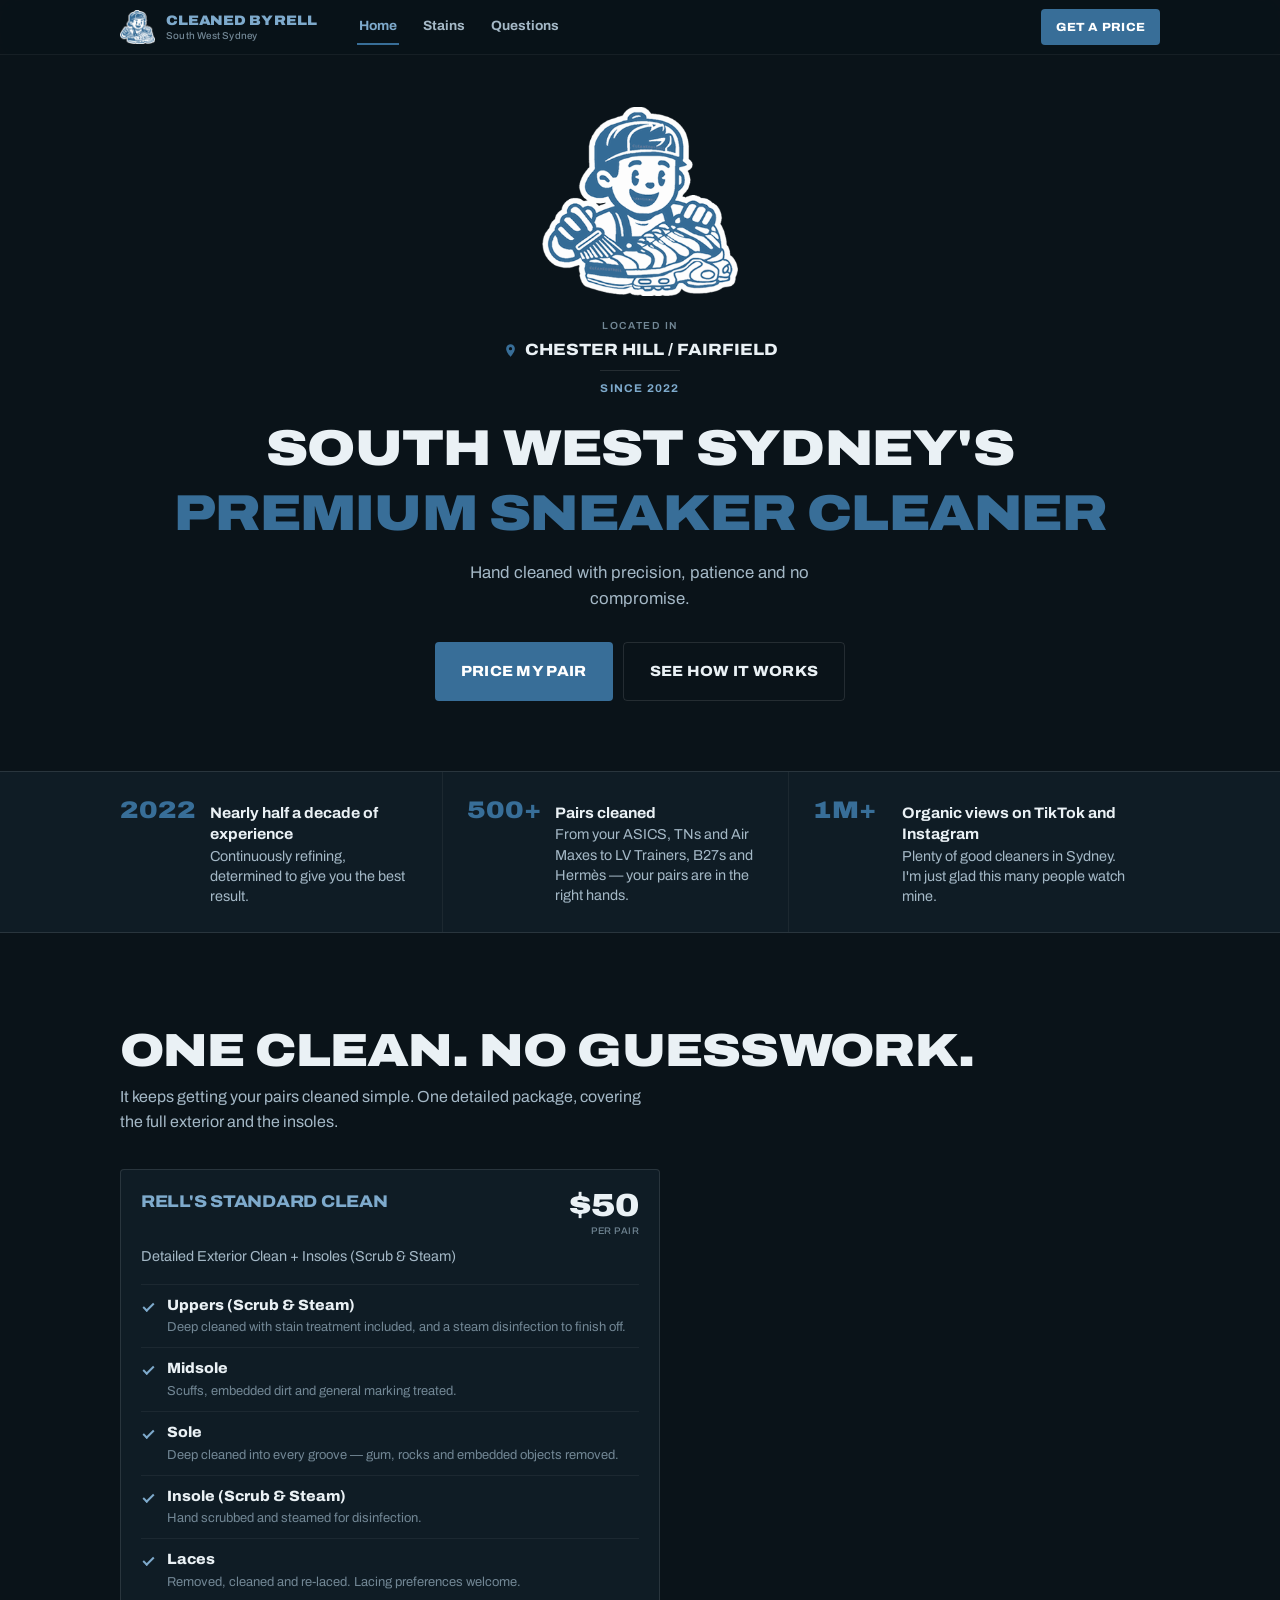
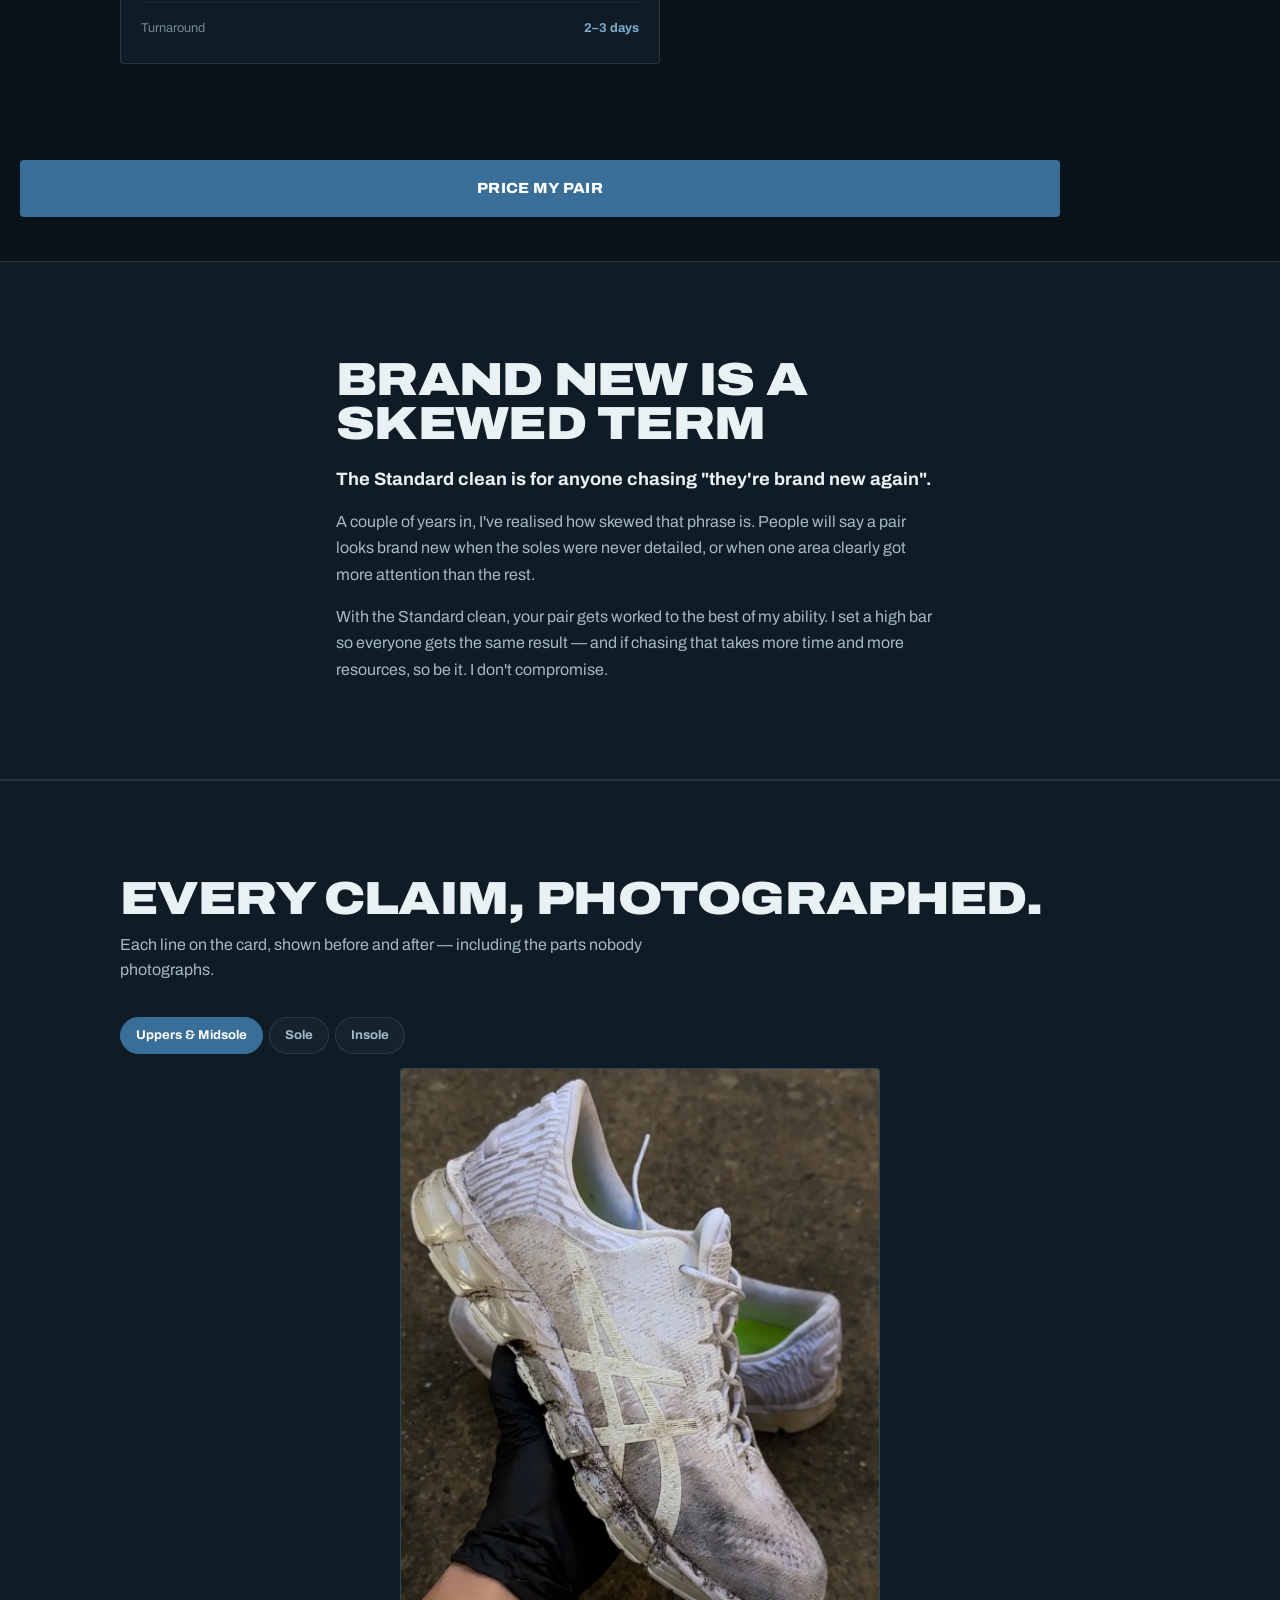
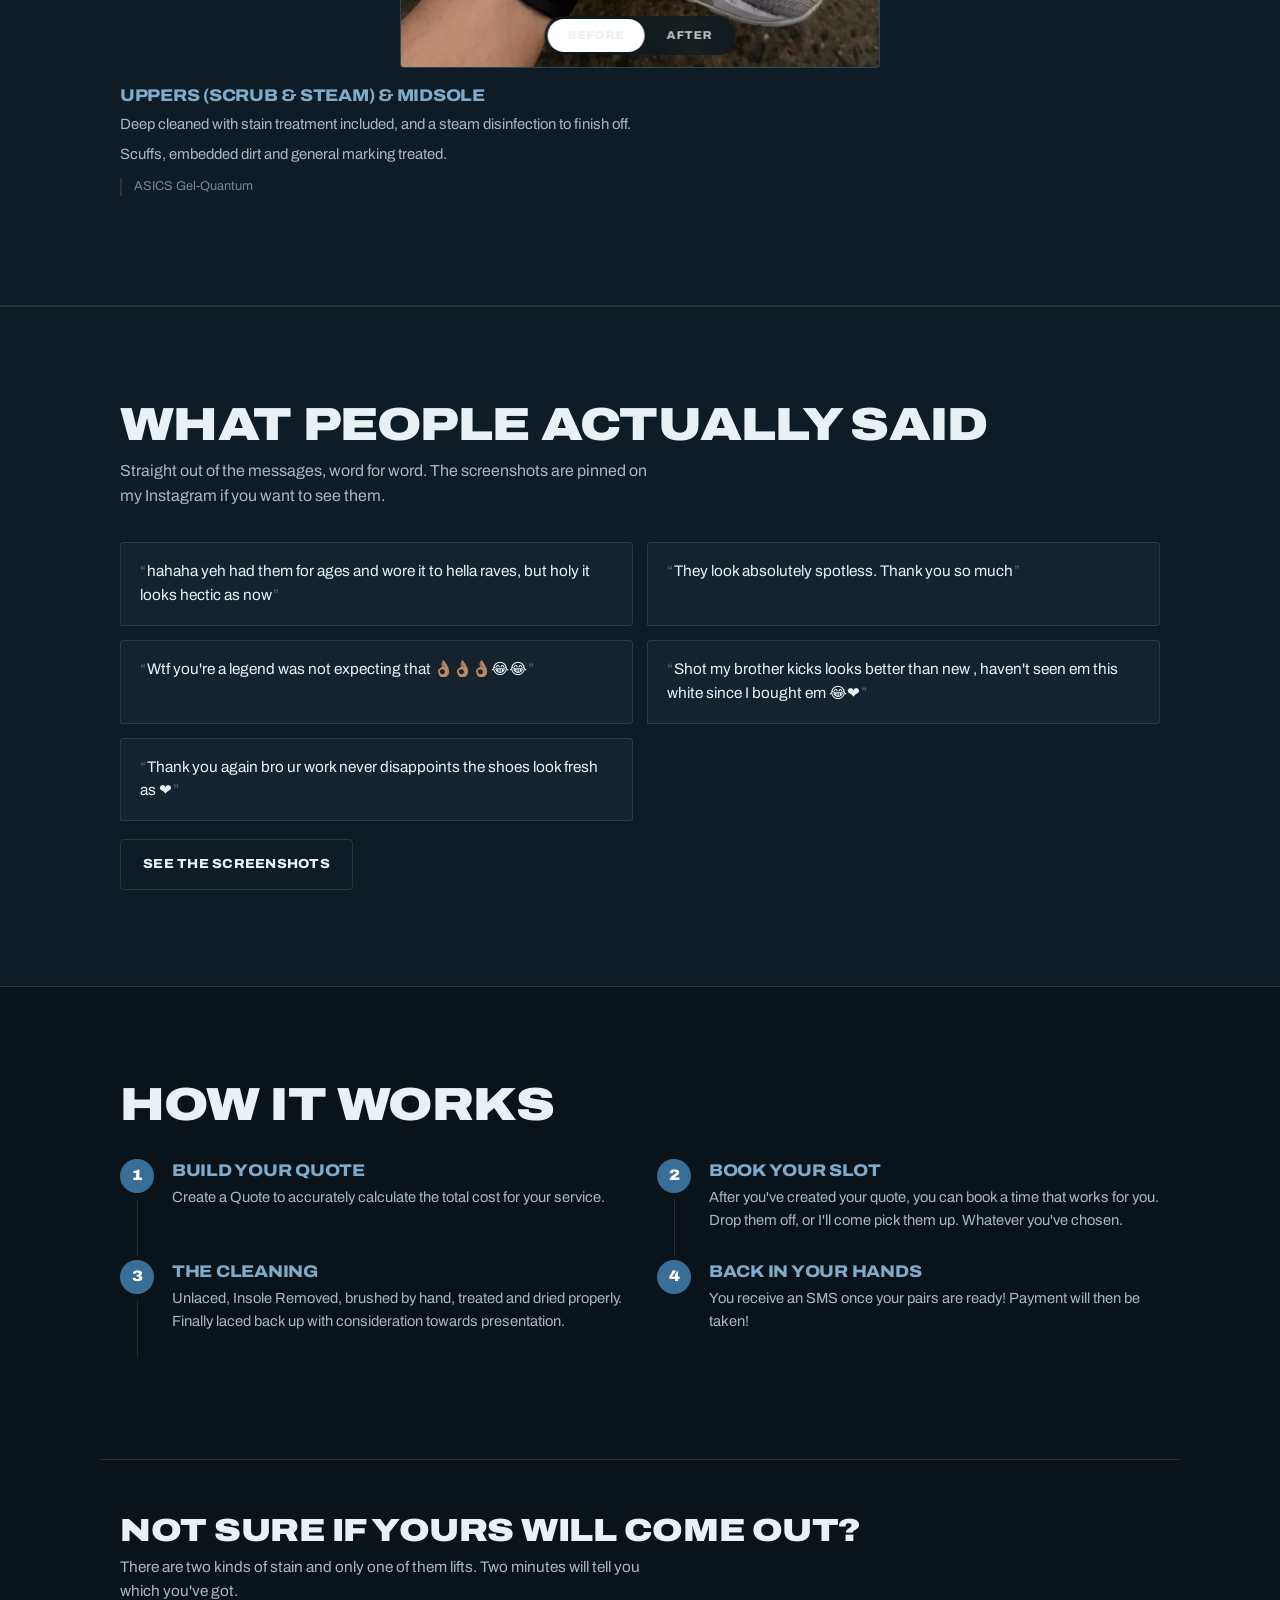
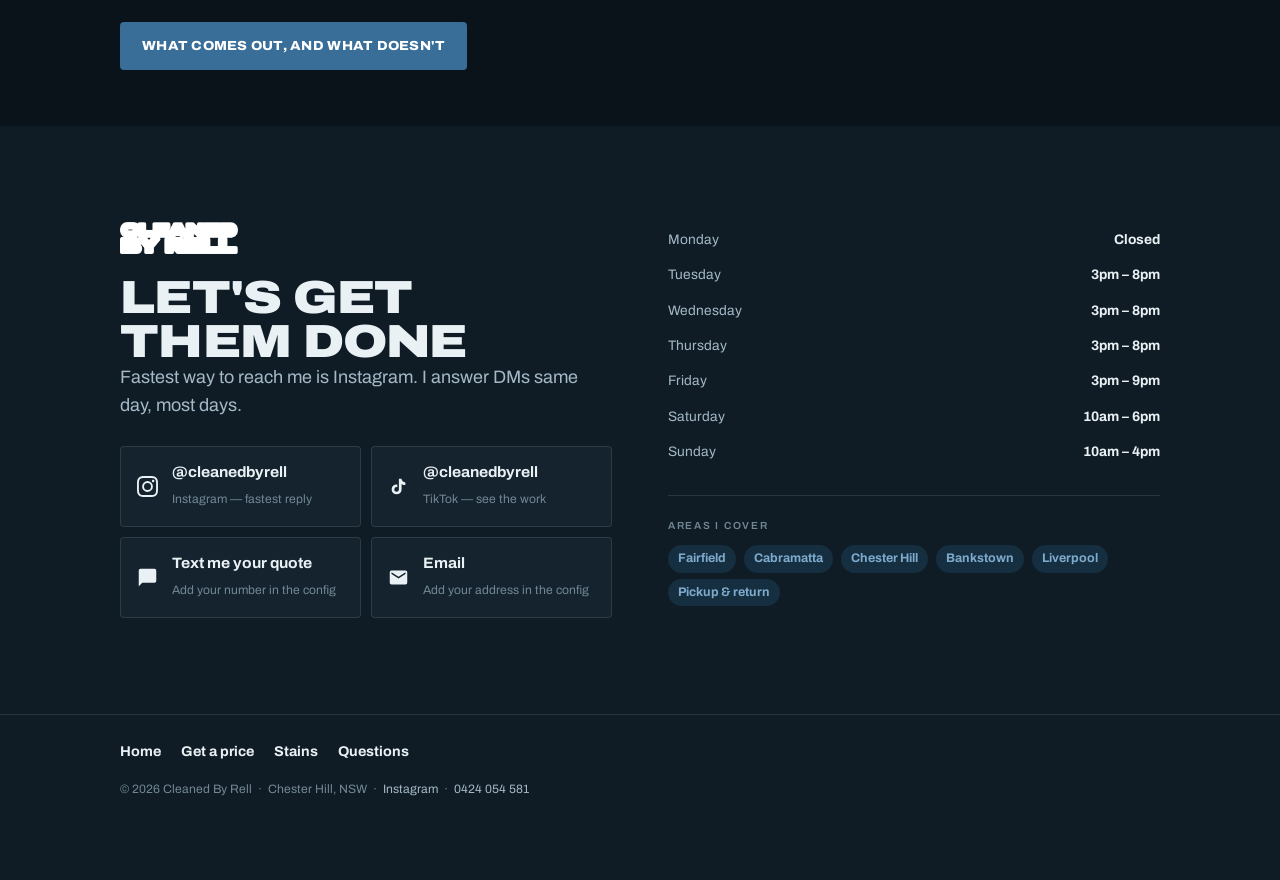
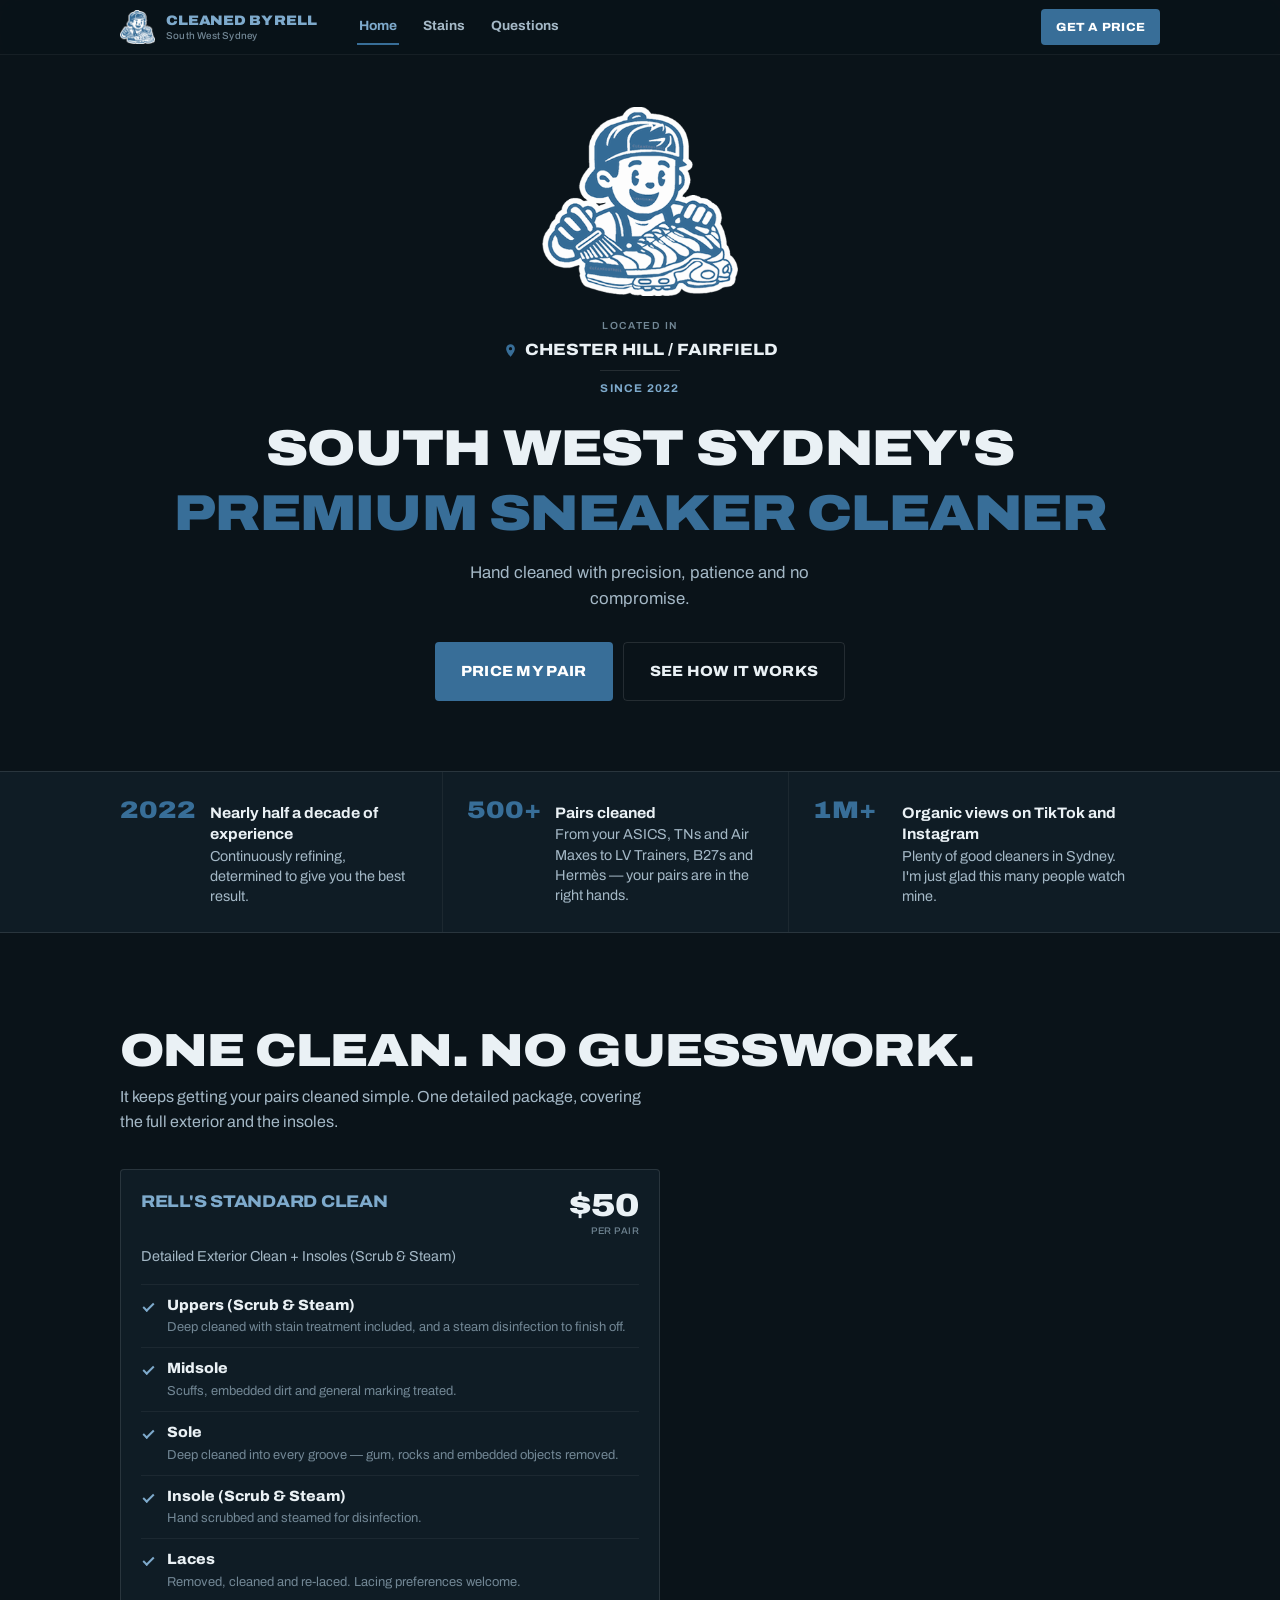
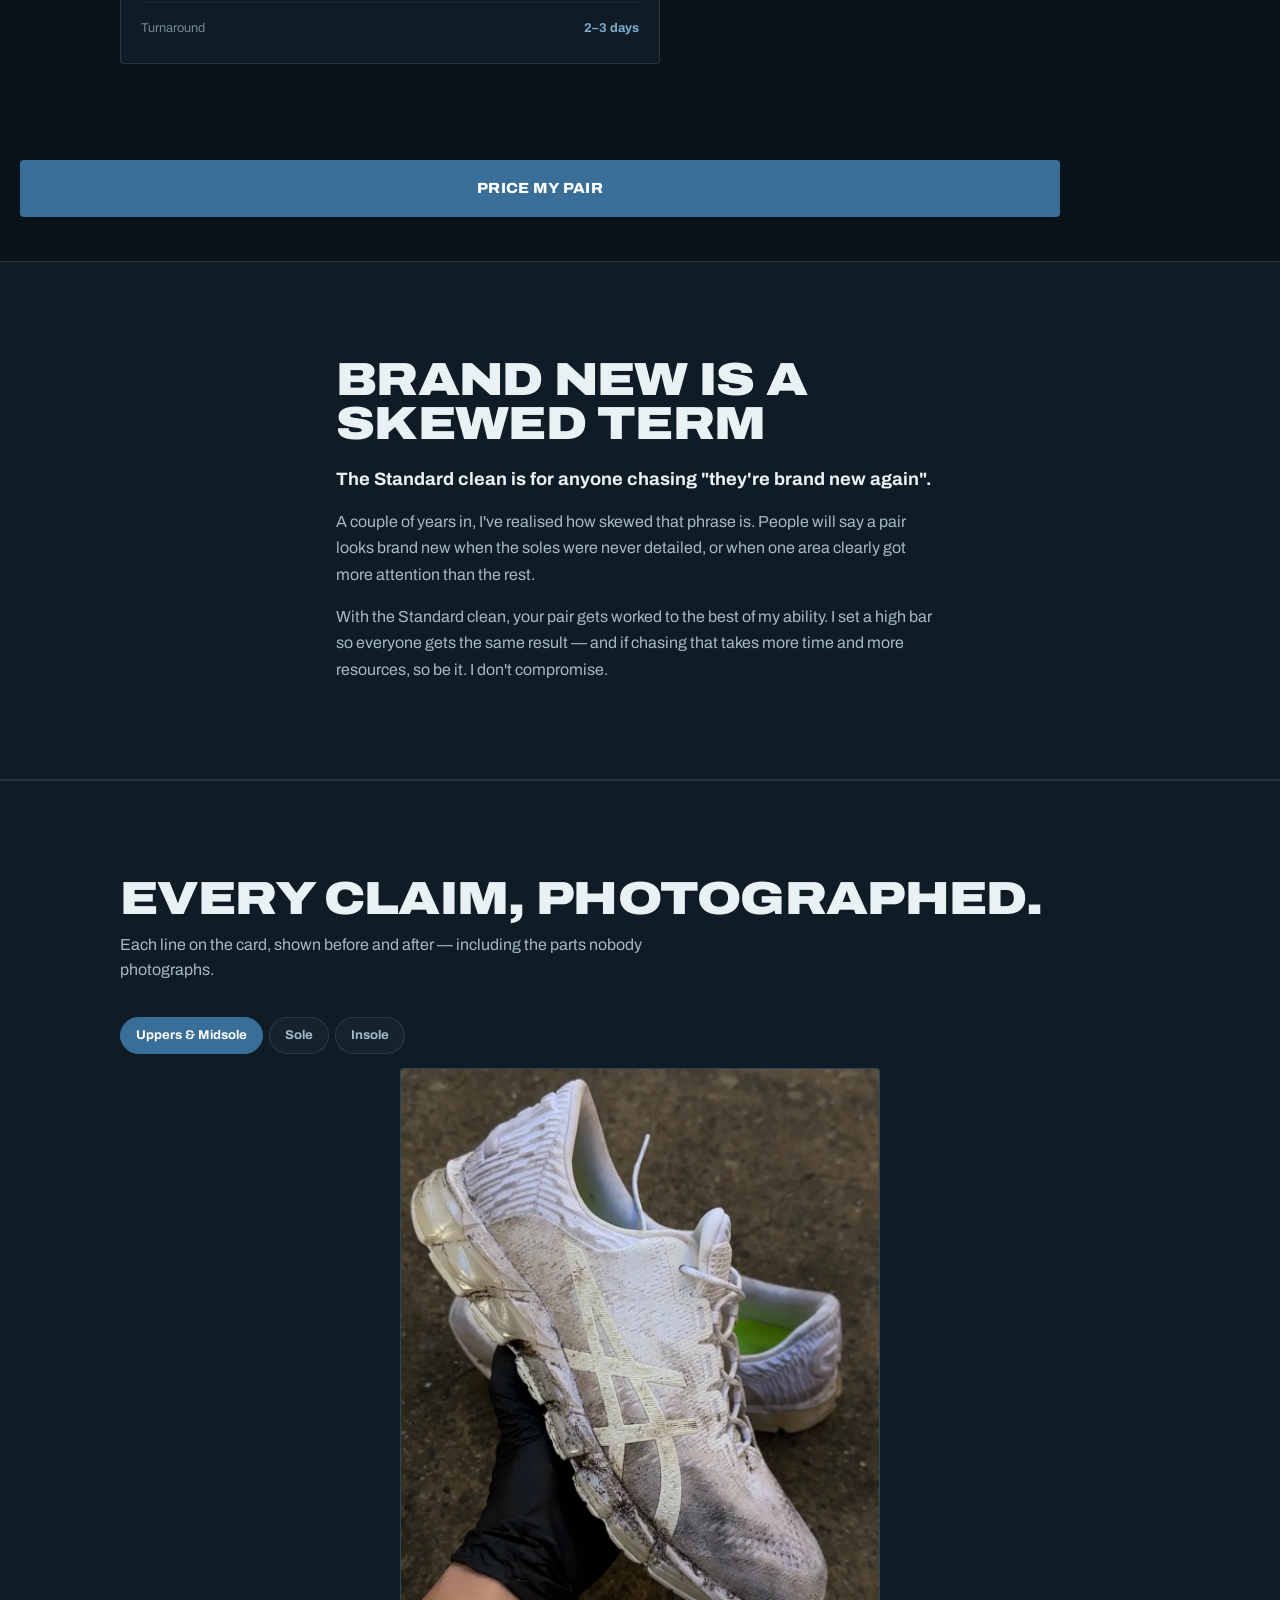
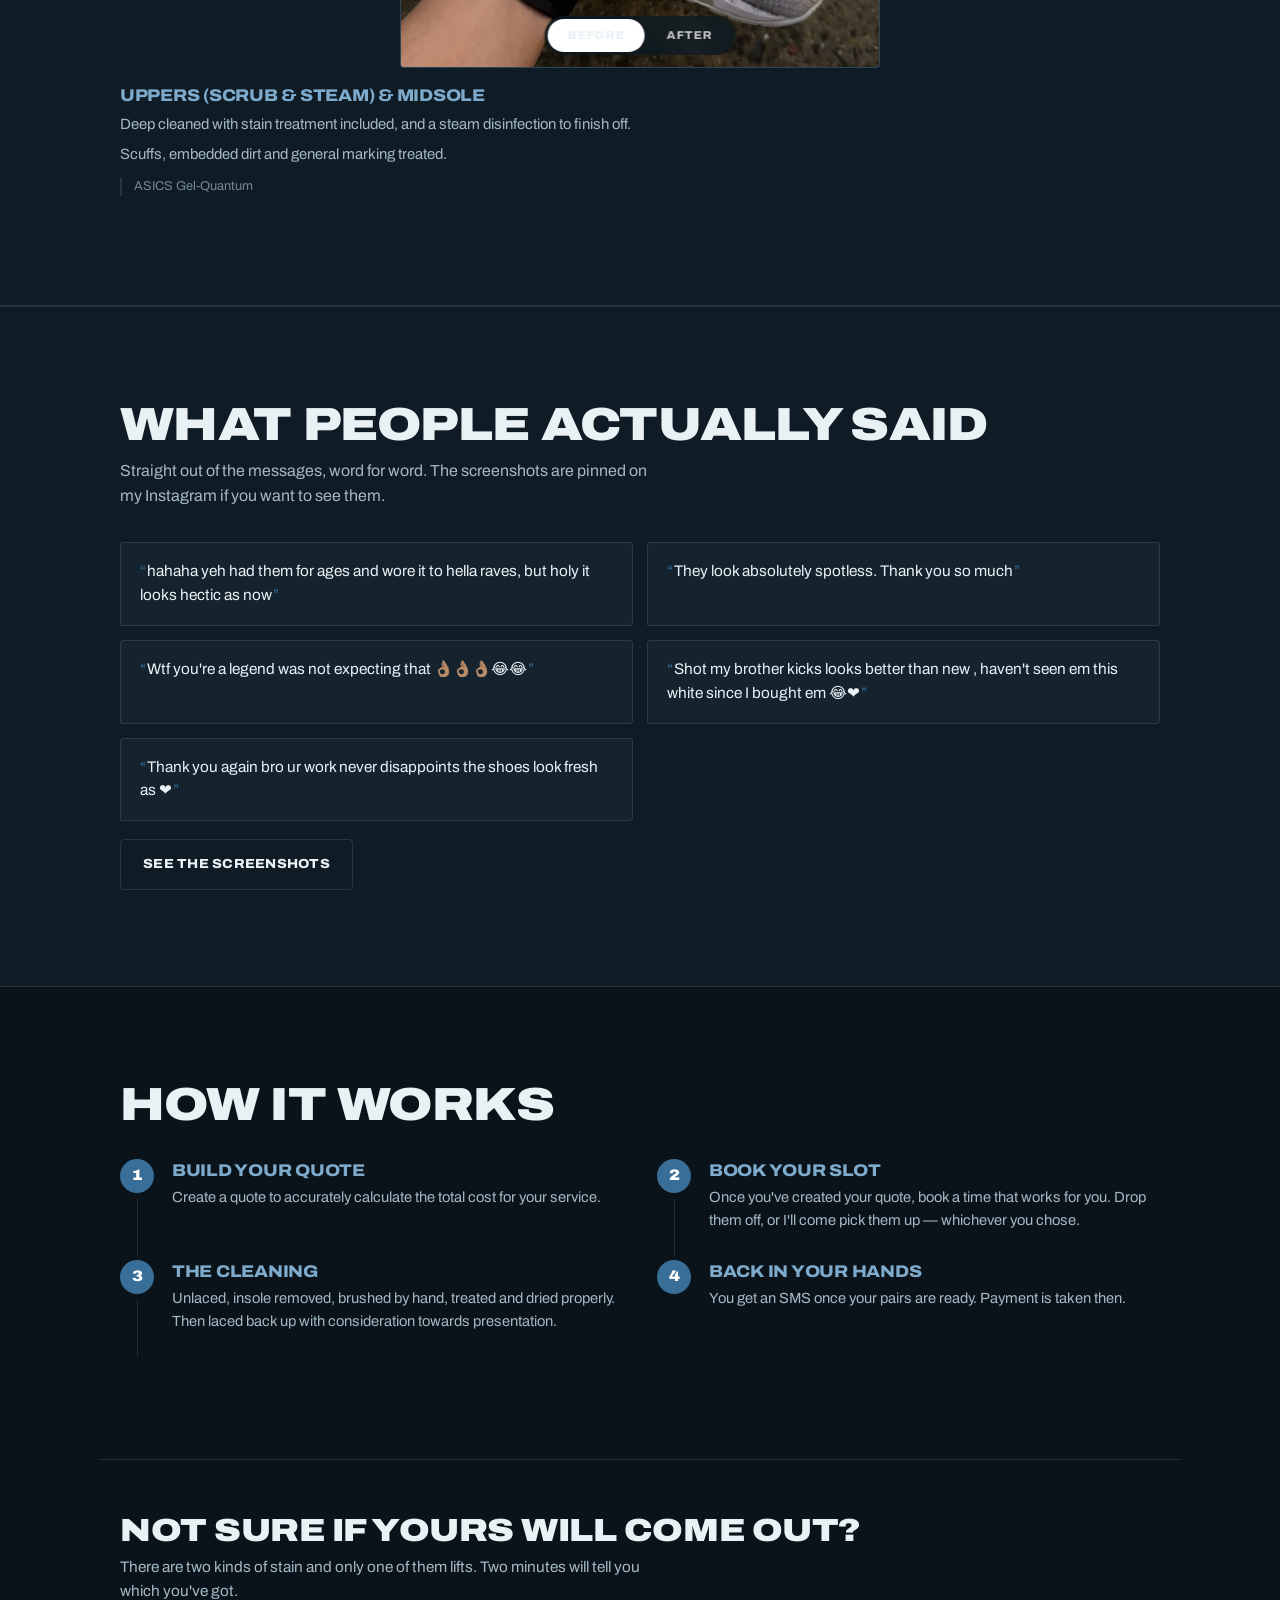
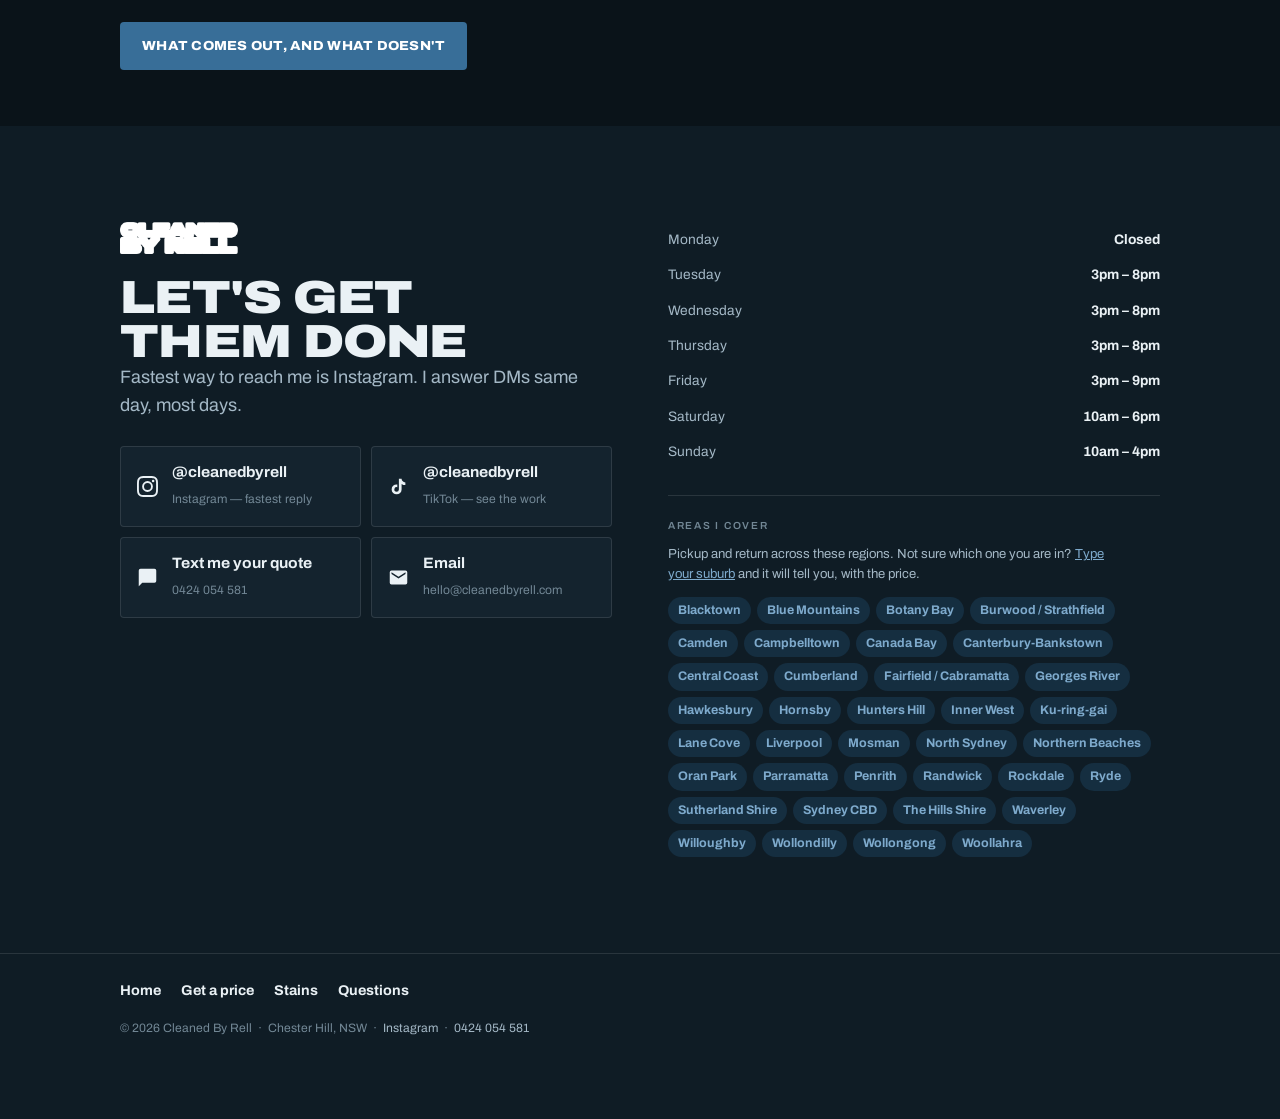
